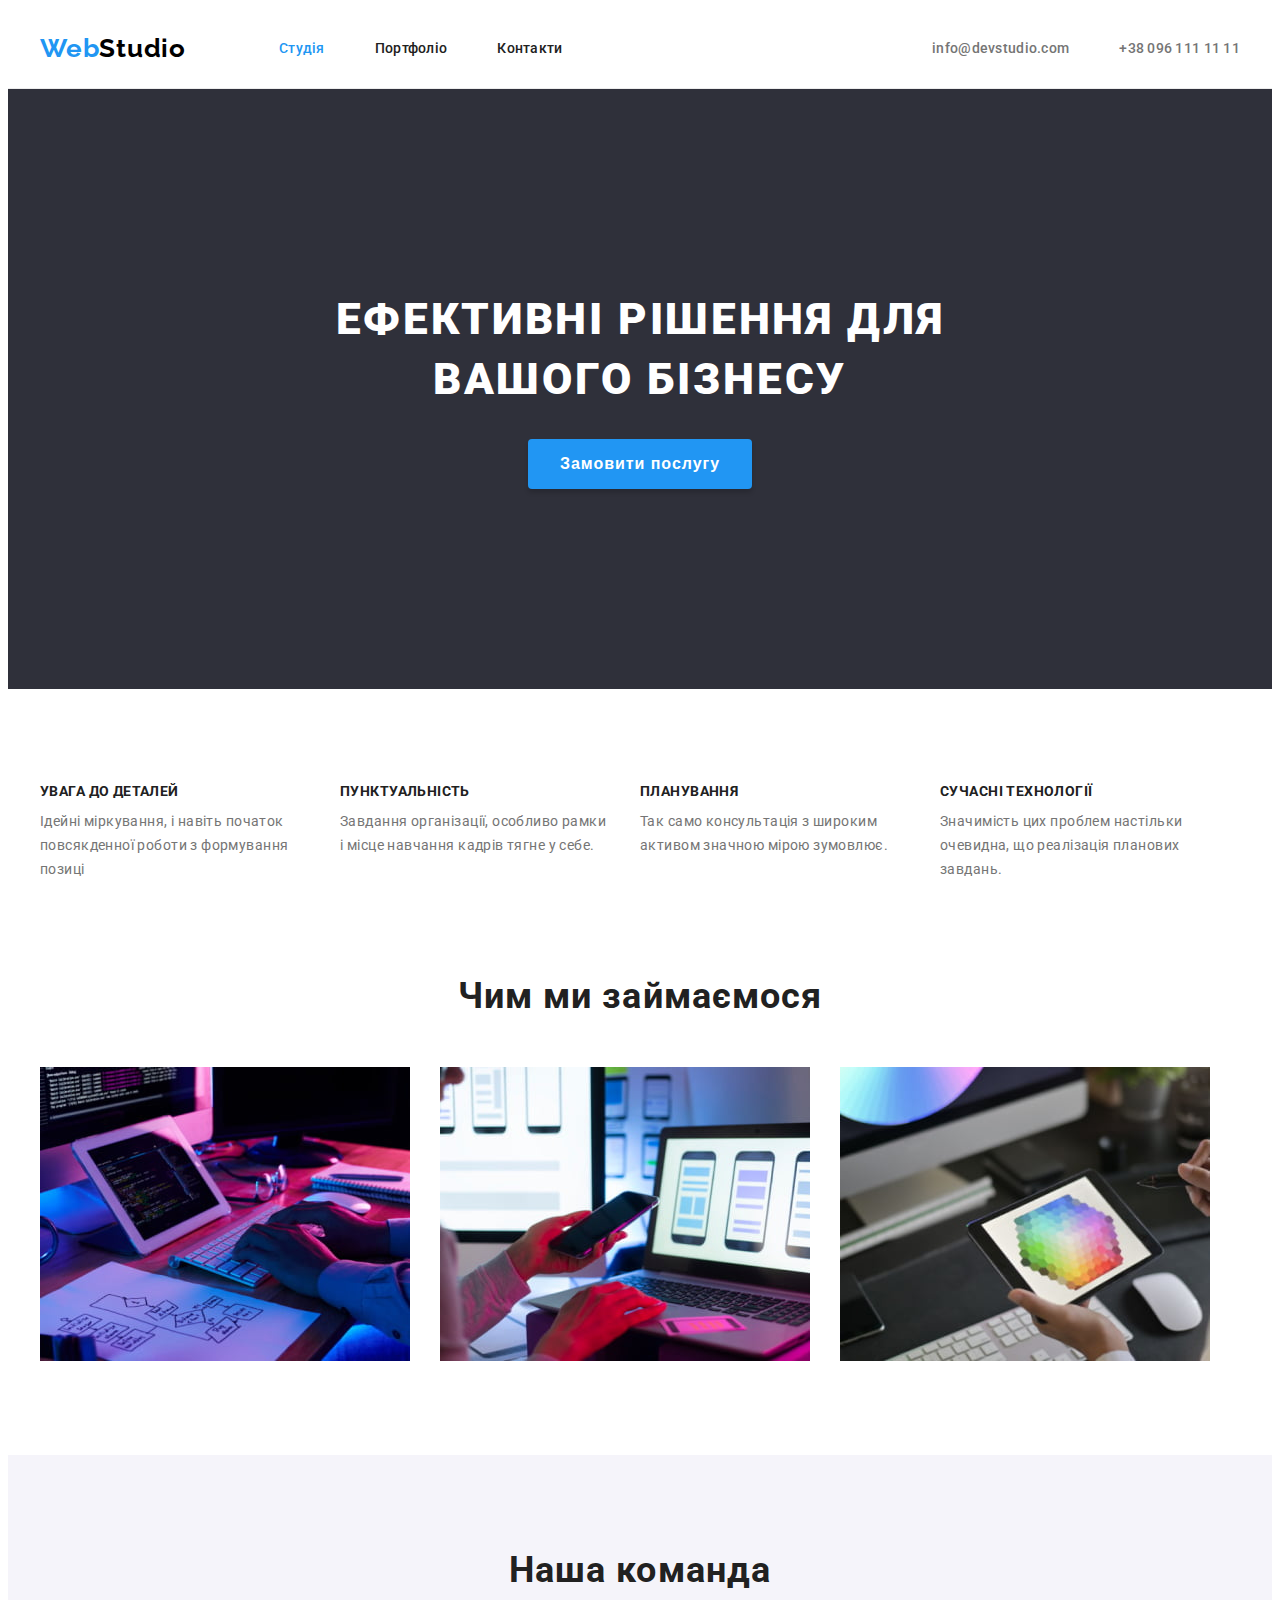
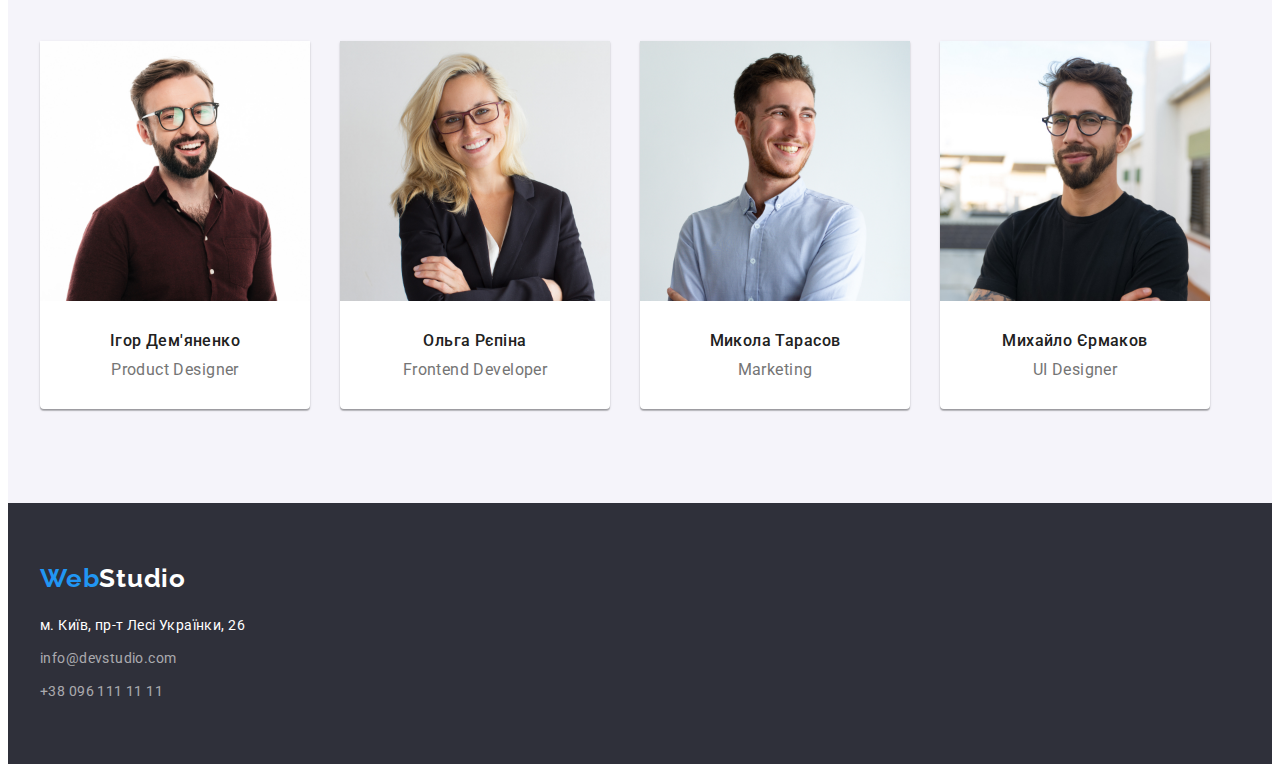
==== index.html @ 2af4adc4 "Initial commit" ====
<!DOCTYPE html>
<html lang="en">
  <head>
    <meta charset="UTF-8" />
    <meta http-equiv="X-UA-Compatible" content="IE=edge" />
    <meta name="viewport" content="width=device-width, initial-scale=1.0" />
    <title>WebStudio</title>
    <!-- fonts -->
    <link rel="preconnect" href="https://fonts.googleapis.com" />
    <link rel="preconnect" href="https://fonts.gstatic.com" crossorigin />
    <link
      href="https://fonts.googleapis.com/css2?family=Raleway:wght@700&family=Roboto:wght@400;500;700;900&display=swap"
      rel="stylesheet"
    />
    <link
      rel="stylesheet"
      href="https://cdnjs.cloudflare.com/ajax/libs/modern-normalize/1.1.0/modern-normalize.min.css"
      integrity="sha512-wpPYUAdjBVSE4KJnH1VR1HeZfpl1ub8YT/NKx4PuQ5NmX2tKuGu6U/JRp5y+Y8XG2tV+wKQpNHVUX03MfMFn9Q=="
      crossorigin="anonymous"
      referrerpolicy="no-referrer"
    />
    <link rel="stylesheet" href="./css/styles.css" />
    <meta name="Ефективні рішення для вашого бізнесу" content="Створення сайтів на замовлення" />
  </head>
  <body>
    <header class="header">
      <div class="container">
        <a class="logo-link link" href="./index.html">Web<span class="logo-deko">Studio</span></a>
        <nav class="nav">
          <ul class="nav-list list">
            <li class="nav-item"
              ><a class="nav-link link activ-page" href="./index.html">Студія</a></li
            >
            <li class="nav-item"><a class="nav-link link" href="./portfolio.html">Портфоліо</a></li>
            <li class="nav-item"><a class="nav-link link" href="">Контакти</a></li>
          </ul>
        </nav>
        <ul class="contacts-list list">
          <li class="contacts-mail"
            ><a class="contacts-link link" href="mailto:info@devstudio.com"
              >info@devstudio.com</a
            ></li
          >
          <li class="contacts-tel"
            ><a class="contacts-link link" href="tel:+380961111111">+38 096 111 11 11</a></li
          >
        </ul>
      </div>
      <!--top-line-->
    </header>
    <main>
      <!-------------------hero---------------------------->
      <section class="hero">
        <div class="container">
          <h1 class="hero-title"> Ефективні рішення для вашого бізнесу</h1>
          <button class="hero-button" type="button">Замовити послугу</button>
        </div>
      </section>
      <section class="features section">
        <!------------------Features------------------------>
        <div class="container">
          <h2 class="visually-hidden">Переваги</h2>
          <ul class="features-list list">
            <li class="features-item">
              <h3 class="features-title">Увага до деталей</h3>
              <p class="features-txt">
                Ідейні міркування, і навіть початок повсякденної роботи з формування позиці
              </p>
            </li>
            <li class="features-item">
              <h3 class="features-title">Пунктуальність</h3>
              <p class="features-txt">
                Завдання організації, особливо рамки і місце навчання кадрів тягне у себе.
              </p>
            </li>
            <li class="features-item">
              <h3 class="features-title">Планування</h3>
              <p class="features-txt">
                Так само консультація з широким активом значною мірою зумовлює.
              </p>
            </li>
            <li class="features-item">
              <h3 class="features-title">Сучасні технології</h3>
              <p class="features-txt">
                Значимість цих проблем настільки очевидна, що реалізація планових завдань.
              </p>
            </li>
          </ul>
        </div>
      </section>
      <!-------------------------our-work-------------------->
      <section class="our-work section">
        <div class="container">
          <h2 class="work-title">Чим ми займаємося</h2>
          <ul class="work-list list">
            <li class="work-item">
              <img
                class="work-img"
                width="370"
                height="294"
                src="imeges/our-work/box1.jpg"
                alt="close-up-image-programer-working-his-desk-office"
              />
            </li>
            <li class="work-item">
              <img
                class="work-img"
                width="370"
                height="294"
                src="imeges/our-work/box2.jpg"
                alt="designers-are-developing-application-smartphones-team-creators-is-working-interface-mobile-phones"
              />
            </li>
            <li class="work-item">
              <img
                class="work-img"
                width="370"
                height="294"
                src="imeges/our-work/box3.jpg"
                alt="artist-web-design-with-working-colour-selection-graphic-tablet"
              />
            </li>
          </ul>
        </div>
      </section>
      <!-------------------team-------------------->
      <section class="team section">
        <div class="container">
          <h2 class="team-title">Наша команда</h2>
          <ul class="team-list list">
            <li class="team-item">
              <!------------------------team card 1------------------>
              <img
                class="team-img"
                width="270"
                height="260"
                src="imeges/team/img.jpg"
                alt="photo Ігор Дем'яненко"
              />
              <div class="team-discription">
                <h3 class="team-mate">Ігор Дем'яненко</h3>
                <p class="team-position">Product Designer</p></div
              >
            </li>
            <li class="team-item">
              <!--------------------team card 2--------------------->
              <img
                class="team-img"
                width="270"
                height="260"
                src="imeges/team/img1.jpg"
                alt="photo Ольга Рєпіна"
              />
              <div class="team-discription">
                <h3 class="team-mate">Ольга Рєпіна</h3>
                <p class="team-position">Frontend Developer</p>
              </div>
            </li>
            <li class="team-item">
              <!--------------------team card 3---------------->
              <img
                class="team-img"
                width="270"
                height="260"
                src="imeges/team/img2.jpg"
                alt="photo Микола Тарасов"
              />
              <div class="team-discription">
                <h3 class="team-mate">Микола Тарасов</h3>
                <p class="team-position">Marketing</p>
              </div>
            </li>
            <li class="team-item">
              <!-----------------------team card 4----------------->
              <img
                class="team-img"
                width="270"
                height="260"
                src="imeges/team/img3.jpg"
                alt="photo Михайло Єрмаков"
              />
              <div class="team-discription">
                <h3 class="team-mate">Михайло Єрмаков</h3>
                <p class="team-position">UI Designer</p>
              </div>
            </li>
          </ul>
        </div>
      </section>
    </main>
    <footer class="footer">
      <div class="container">
        <a class="logo-link link" href="./index.html"
          >Web<span class="logo-deko-white">Studio</span></a
        >
        <address class="address">
          <ul class="address-list list">
            <li class="address-item">
              <a
                class="address-link link"
                target="_blank"
                rel="noopener nofollow"
                href="https://www.google.com/maps/d/viewer?mid=10uSM3H-mIU3GznYo2szRIEphczw&hl=en_US&ll=50.42732700000001%2C30.538092&z=17"
                >м. Київ, пр-т Лесі Українки, 26</a
              >
            </li>
            <li class="address-item"
              ><a class="mail-link link" href="mailto:info@devstudio.com">info@devstudio.com</a></li
            >
            <li class="address-item margin-bottom0"
              ><a class="tel-link link" href="tel:+380961111111">+38 096 111 11 11</a></li
            >
          </ul>
        </address>
      </div>
    </footer>
  </body>
</html>
---- css/styles.css ----
:root {
  --main-font: Roboto, sans-serif;
  --secondary-font: Raleway, sans-serif;
  --primery-bgn: #f5f5f5;
  --secondary-bgn: #f5f4fa;
  --aсcent-bgn: #2f303a;
  --accent-color: #2196f3;
  --main-font-color: #757575;
  --secondary-font-color: #212121;
  --accent-font-color: #ffffff;
}
h1,
h2,
h3,
h4,
h5,
h6,
p {
  margin: 0px;
}

img {
  display: block;
  max-width: 100%;
  height: auto;
}

address {
  font-style: normal;
}
button {
  display: block;
  cursor: pointer;
  border: none;
  border-radius: 4px;
}
.section {
  padding-top: 94px;
  padding-bottom: 94px;
}
.container {
  width: 1200px;
  margin-left: auto;
  margin-right: auto;
  padding-left: 15px;
  padding-right: 15px;
}
.list {
  list-style: none;
  padding-left: 0px;
  margin: 0px;
}
.link {
  text-decoration: none;
  color: inherit;
}

body {
  font-family: var(--main-font);
  font-size: 14px;
  background-color: #ffffff;
  letter-spacing: 0.03em;
  color: var(--main-font-color);
}

/* -------------header-------------------- */
.header {
  border-bottom: 1px solid #ececec;
}
.header > .container {
  display: flex;
  align-items: center;
}
.logo-link {
  font-family: 'Raleway';
  font-style: normal;
  font-weight: 700;
  font-size: 26px;
  line-height: calc(31 / 26);
  letter-spacing: 0.03em;
  color: var(--accent-color);
}

.logo-deko {
  color: black;
}
.nav {
  margin-left: 93px;
}
.nav-list,
.contacts-list {
  display: flex;
  gap: 50px;
}
/* .nav-list :not(:last-child) {
  margin-right: 50px;
} */

.nav-link {
  display: block;
  padding-top: 32px;
  padding-bottom: 32px;

  font-weight: 500;
  line-height: calc(16 / 14);
  letter-spacing: 0.02em;
  color: var(--secondary-font-color);
}
.nav-link:hover,
.nav-link:focus {
  color: var(--accent-color);
}

.activ-page {
  color: var(--accent-color);
}
/* .contacts-list :not(:last-child) {
  margin-right: 50px;
} */
.contacts-list {
  margin-left: auto;
}
.contacts-link {
  font-weight: 500;
  line-height: calc(16 / 14);
  letter-spacing: 0.02em;
}
.contacts-link:hover,
.contacts-link:focus {
  color: var(--accent-color);
}
/*--------------- hero---------------------- */
.hero {
  background: var(--aсcent-bgn);
  text-align: center;
  padding: 200px 0px;
}

.hero-title {
  font-weight: 900;
  font-size: 44px;
  line-height: calc(60 / 44);
  letter-spacing: 0.06em;
  text-transform: uppercase;
  color: var(--accent-font-color);
  padding-bottom: 0px;
  margin: 0px auto 30px;
  width: 696px;
}
.hero-button {
  cursor: pointer;
  font-weight: 700;
  font-size: 16px;
  line-height: calc(30 / 16);
  letter-spacing: 0.06em;
  color: var(--accent-font-color);
  background-color: var(--accent-color);
  padding: 10px 32px;
  min-width: 216px;
  box-shadow: 0px 4px 4px rgba(0, 0, 0, 0.15);
  margin-left: auto;
  margin-right: auto;
  border: none;
}
/*----------------------------- features----------------------- */

.visually-hidden {
  position: absolute;
  width: 1px;
  height: 1px;
  margin: -1px;
  border: 0;
  padding: 0;

  white-space: nowrap;
  clip-path: inset(100%);
  clip: rect(0 0 0 0);
  overflow: hidden;
}
.features {
  padding-bottom: 0px;
}
.features-list {
  display: flex;
  gap: 30px;
}
/* .features-list :not(:last-child) {
  margin-right: 30px;
} */
.features-item {
  width: 270px;
}
.features-title {
  font-weight: 700;
  font-size: 14px;
  line-height: calc(16 / 14);
  letter-spacing: 0.03em;
  text-transform: uppercase;
  color: var(--secondary-font-color);
  margin-top: 0px;
  margin-bottom: 10px;
}
.features-txt {
  line-height: calc(24 / 14);
  color: var(--main-font-color);
  margin-bottom: 0px;
  margin-top: 0px;
}
/* -----------------------our-work--------------------------- */

.work-list {
  margin-top: 0px;
  margin-bottom: 0px;
  padding-left: 0px;

  display: flex;
  gap: 30px;
}
/* .work-list :not(:last-child) {
  margin-right: 30px;
} */
.work-img {
  display: block;
}
/*------------------------- team------------------------------ */
.team {
  background: var(--secondary-bgn);
}
.work-title,
.team-title {
  font-weight: 700;
  font-size: 36px;
  line-height: calc(42 / 36);
  text-align: center;
  letter-spacing: 0.03em;
  color: var(--secondary-font-color);
  margin-bottom: 50px;
  margin-top: 0px;
}
.team-list {
  display: block;
  display: flex;
  gap: 30px;
  margin-top: 0px;
  margin-bottom: 0px;
  padding-left: 0px;
}
/* .team-list > :not(:last-child) {
  margin-right: 30px;
} */
.team-item {
  width: 270px;
  background-color: var(--accent-font-color);
  box-shadow: 0px 1px 3px rgba(0, 0, 0, 0.12), 0px 1px 1px rgba(0, 0, 0, 0.14),
    0px 2px 1px rgba(0, 0, 0, 0.2);
  border-radius: 0px 0px 4px 4px;
  margin-right: 0px;
}
.team-img {
}
.team-discription {
  text-align: center;
  padding-top: 30px;
  padding-bottom: 30px;
}
.team-mate,
.team-position {
  font-size: 16px;
  line-height: calc(19 / 16);
}
.team-mate {
  font-weight: 500;
  color: var(--secondary-font-color);
  margin-top: 0px;
  margin-bottom: 10px;
  margin-right: 0px;
}
.team-position {
  margin-top: 0px;
  margin-bottom: 0px;
}
/* ------------------------footer--------------------------- */
.footer {
  background: var(--aсcent-bgn);
  padding-top: 60px;
  padding-bottom: 60px;
}
.logo-deko-white {
  color: var(--accent-font-color);
}
.address {
  margin-top: 20px;
}

.address-item {
  margin-bottom: 9px;
}
.margin-bottom0 {
  margin-bottom: 0px;
}
.mail-link,
.tel-link,
.address-link {
  font-style: normal;
  line-height: 1.71;
}
.address-link {
  color: var(--accent-font-color);
}
.mail-link,
.tel-link {
  color: rgba(255, 255, 255, 0.6);
}
.address-link:hover,
.address-link:focus,
.mail-link:hover,
.mail-link:focus,
.tel-link:hover,
.tel-link:focus {
  color: var(--accent-color);
}
/* ---------------------------portfolio---------------------------------- */

.filter-btns {
  padding-left: 0px;

  margin-top: 0px;
  margin-bottom: 0px;
  display: flex;
  justify-content: center;
  gap: 8px;
}
/* .filter-btns :not(:last-child) {
  margin-right: 8px;
} */
.filter-btn {
  cursor: pointer;
  font-weight: 500;
  font-size: 16px;
  line-height: calc(26 / 16);
  text-align: center;
  color: var(--secondary-font-color);
  font-family: inherit;
  letter-spacing: 0.03em;
  background-color: var(--secondary-bgn);
  padding: 6px 22px;
  border: none;
}
.filter-btn:hover,
.filter-btn:focus {
  color: var(--accent-font-color);
  background-color: var(--accent-color);
}
.project-list {
  padding-left: 0px;
  margin-top: 50px;
  margin-bottom: 0px;
  display: flex;
  flex-wrap: wrap;
  gap: 30px;
}
.project-item {
  width: 370px;
}

.project-img {
  display: block;
  max-width: 100%;
  height: auto;
}
.project-discripnion {
  padding-top: 20px;
  padding-bottom: 20px;
  padding-left: 24px;
  padding-right: 24px;
  border: 1px solid #eeeeee;
}
.project-title {
  font-weight: 700;
  font-size: 18px;
  line-height: calc(36 / 18);
  letter-spacing: 0.06em;
  color: var(--secondary-font-color);
  margin-top: 0px;
  margin-bottom: 0px;
}
.project-txt {
  font-size: 16px;
  line-height: calc(30 / 16);
  margin-bottom: 0px;
  margin-top: 4px;
  letter-spacing: 0.03em;
}
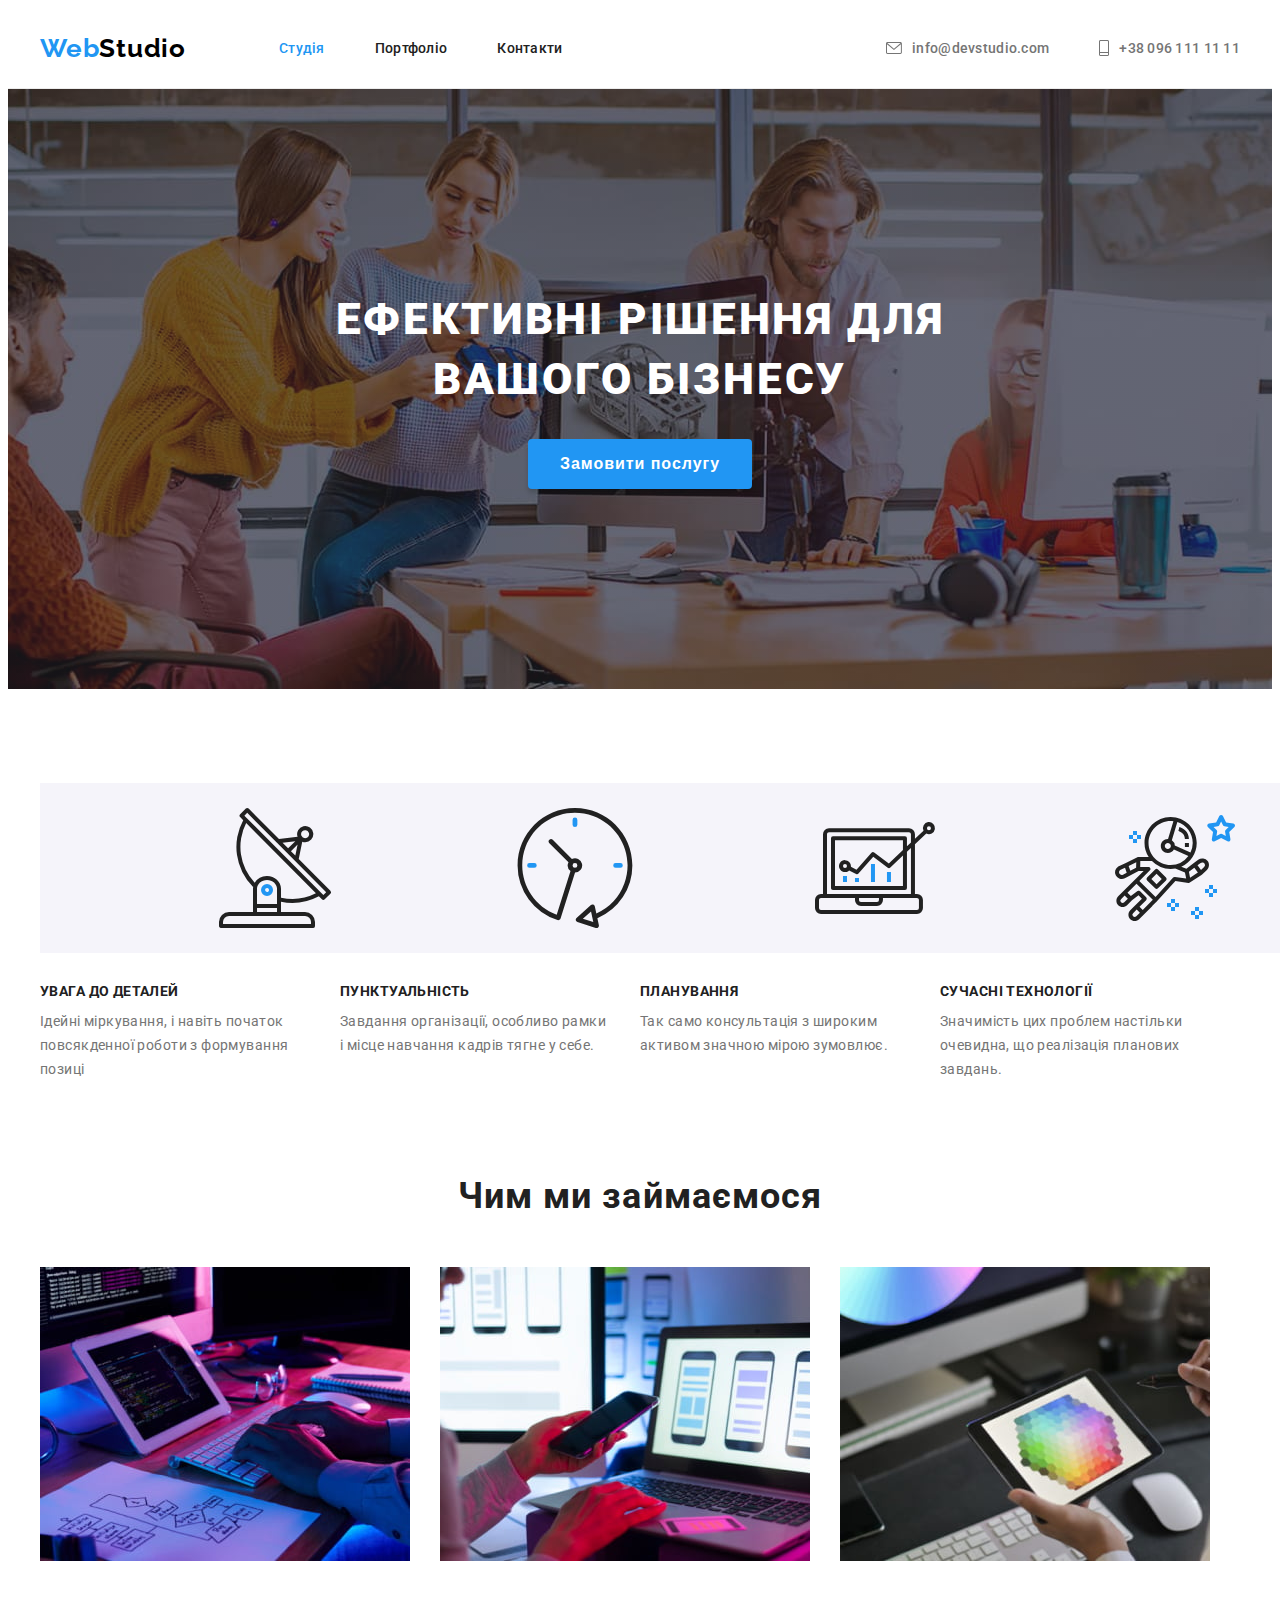
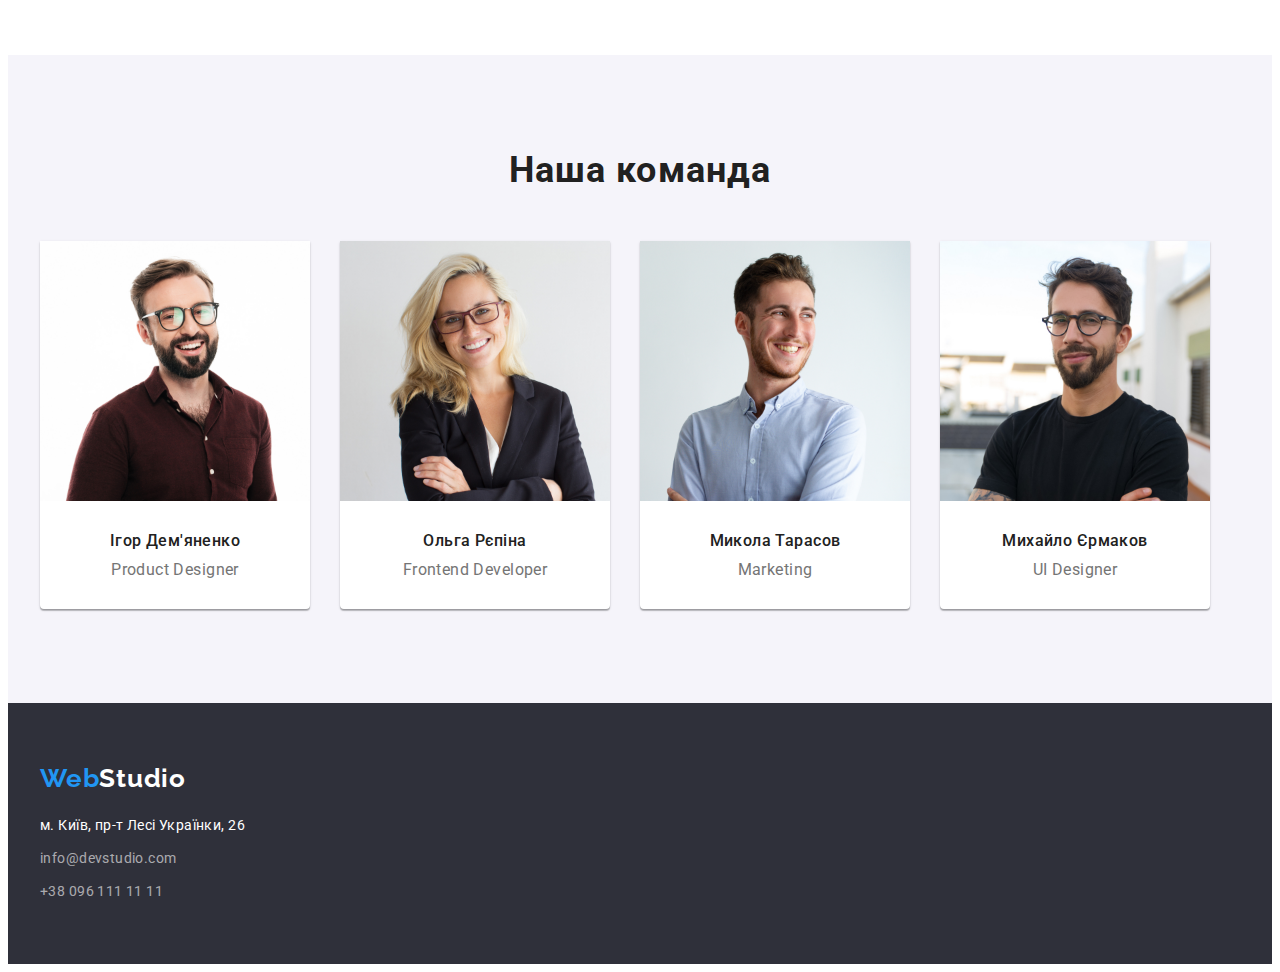
==== commit 9564b09c: "add header&features-logo" ====
--- a/index.html
+++ b/index.html
@@ -36,13 +36,20 @@
           </ul>
         </nav>
         <ul class="contacts-list list">
-          <li class="contacts-mail"
-            ><a class="contacts-link link" href="mailto:info@devstudio.com"
-              >info@devstudio.com</a
+          <li class="contacts-mail">
+            <a class="contacts-link link" href="mailto:info@devstudio.com">
+              <svg class="contacts-icon" width="16" height="12">
+                <use href="./imeges/icons.svg#konvert"></use>
+              </svg>
+              info@devstudio.com</a
             ></li
           >
           <li class="contacts-tel"
-            ><a class="contacts-link link" href="tel:+380961111111">+38 096 111 11 11</a></li
+            ><a class="contacts-link link" href="tel:+380961111111">
+              <svg class="contacts-icon" width="10" height="16">
+                <use href="./imeges/icons.svg#phone"></use></svg
+              >+38 096 111 11 11</a
+            ></li
           >
         </ul>
       </div>
@@ -62,24 +69,36 @@
           <h2 class="visually-hidden">Переваги</h2>
           <ul class="features-list list">
             <li class="features-item">
+              <svg class="features-icon" width="270" height="120">
+                <use href="./imeges/icons.svg#antenna1"></use>
+              </svg>
               <h3 class="features-title">Увага до деталей</h3>
               <p class="features-txt">
                 Ідейні міркування, і навіть початок повсякденної роботи з формування позиці
               </p>
             </li>
             <li class="features-item">
+              <svg class="features-icon" width="270" height="120">
+                <use href="./imeges/icons.svg#clock2"></use>
+              </svg>
               <h3 class="features-title">Пунктуальність</h3>
               <p class="features-txt">
                 Завдання організації, особливо рамки і місце навчання кадрів тягне у себе.
               </p>
             </li>
             <li class="features-item">
+              <svg class="features-icon" width="270" height="120">
+                <use href="./imeges/icons.svg#diagram3"></use>
+              </svg>
               <h3 class="features-title">Планування</h3>
               <p class="features-txt">
                 Так само консультація з широким активом значною мірою зумовлює.
               </p>
             </li>
             <li class="features-item">
+              <svg class="features-icon" width="270" height="120">
+                <use href="./imeges/icons.svg#astronaut4"></use>
+              </svg>
               <h3 class="features-title">Сучасні технології</h3>
               <p class="features-txt">
                 Значимість цих проблем настільки очевидна, що реалізація планових завдань.
--- a/css/styles.css
+++ b/css/styles.css
@@ -92,9 +92,6 @@
   display: flex;
   gap: 50px;
 }
-/* .nav-list :not(:last-child) {
-  margin-right: 50px;
-} */
 
 .nav-link {
   display: block;
@@ -114,26 +111,41 @@
 .activ-page {
   color: var(--accent-color);
 }
-/* .contacts-list :not(:last-child) {
-  margin-right: 50px;
-} */
+
 .contacts-list {
   margin-left: auto;
 }
+.contacts-link {
+  display: flex;
+  align-items: center;
+  gap: 10px;
+}
+
 .contacts-link {
   font-weight: 500;
   line-height: calc(16 / 14);
   letter-spacing: 0.02em;
 }
+.contacts-icon {
+  fill: var(--main-font-color);
+}
 .contacts-link:hover,
 .contacts-link:focus {
   color: var(--accent-color);
 }
 /*--------------- hero---------------------- */
 .hero {
+  max-width: 1600px;
   background: var(--aсcent-bgn);
   text-align: center;
   padding: 200px 0px;
+  background-image: linear-gradient(to right, rgba(47, 48, 58, 0.4), rgba(47, 48, 58, 0.4)),
+    url(../imeges/bgr-hero.jpg);
+  background-repeat: no-repeat;
+  background-position: center;
+  background-size: cover;
+  margin-left: auto;
+  margin-right: auto;
 }
 
 .hero-title {
@@ -184,11 +196,18 @@
   display: flex;
   gap: 30px;
 }
-/* .features-list :not(:last-child) {
-  margin-right: 30px;
-} */
+
 .features-item {
   width: 270px;
+}
+.features-icon {
+  display: block;
+  padding-top: 25px;
+  padding-bottom: 25px;
+  padding-left: 100px;
+  padding-right: 100px;
+  background-color: var(--secondary-bgn);
+  margin-bottom: 30px;
 }
 .features-title {
   font-weight: 700;
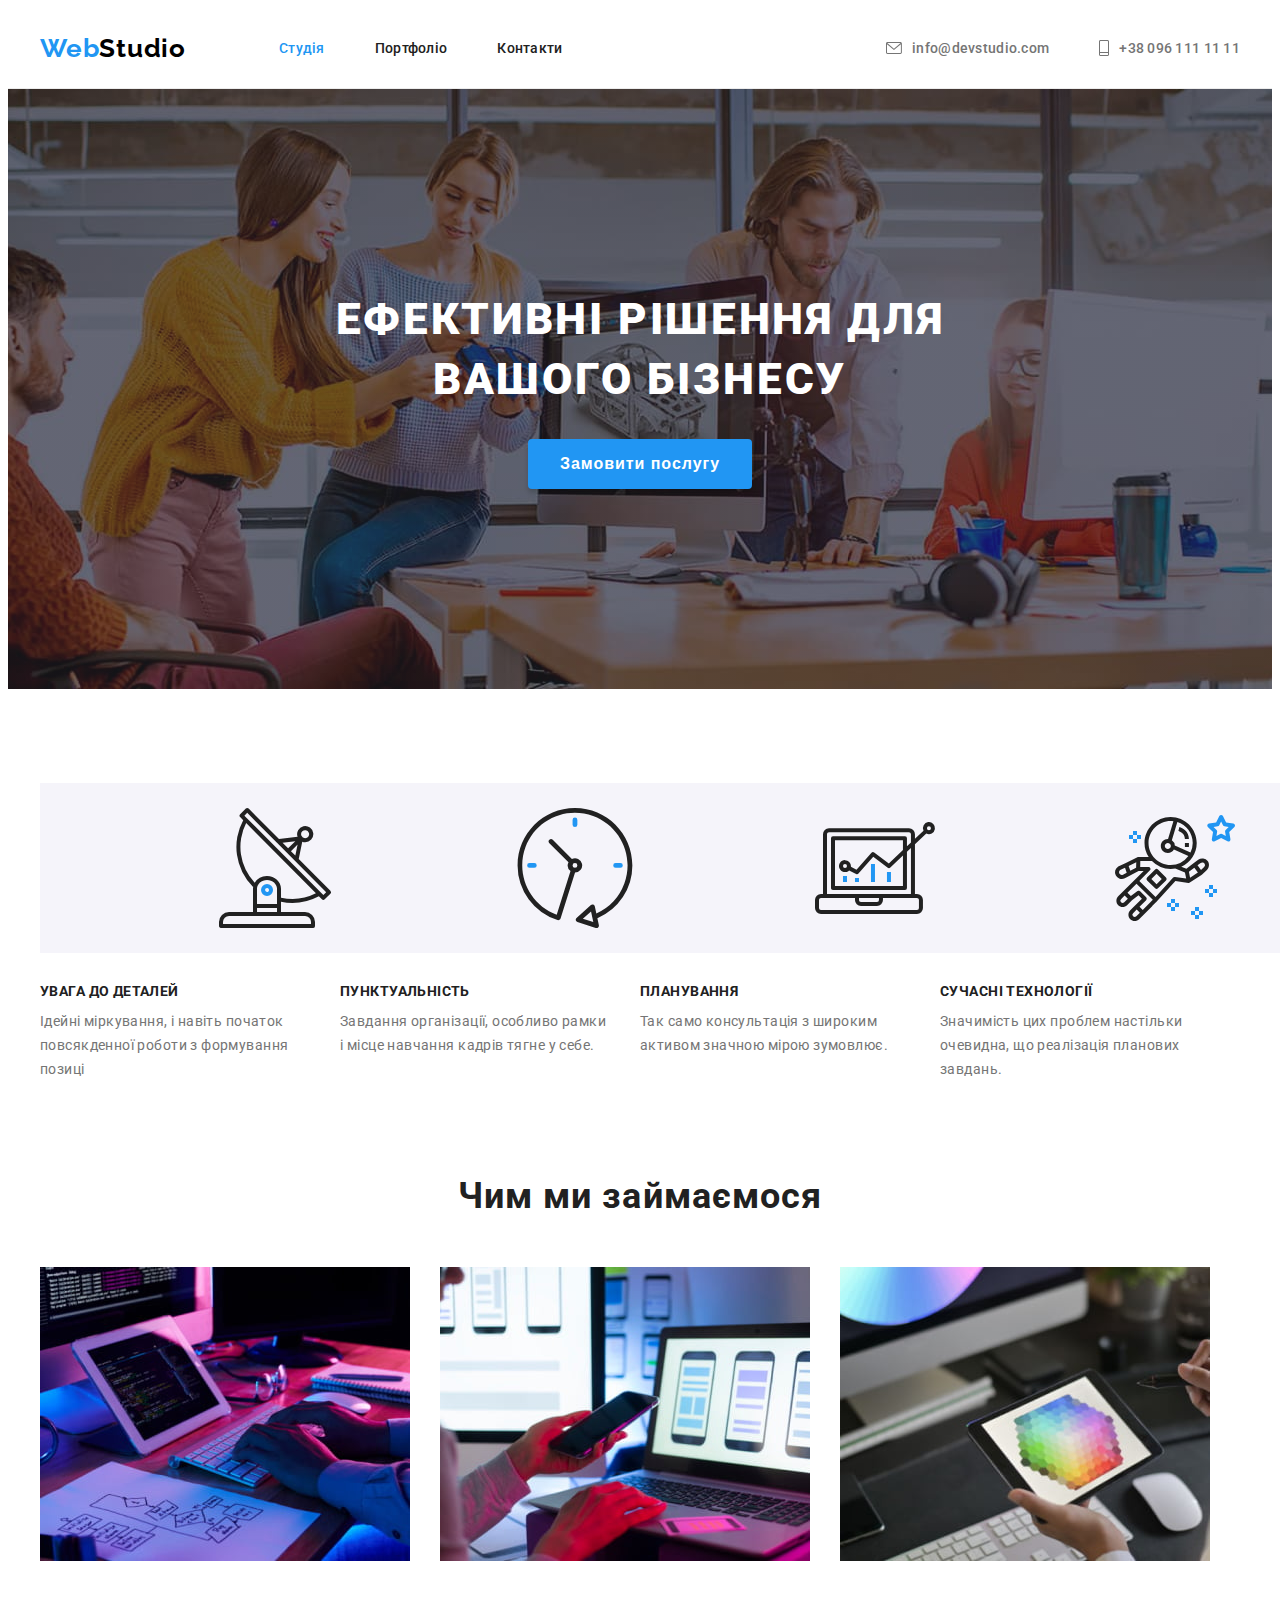
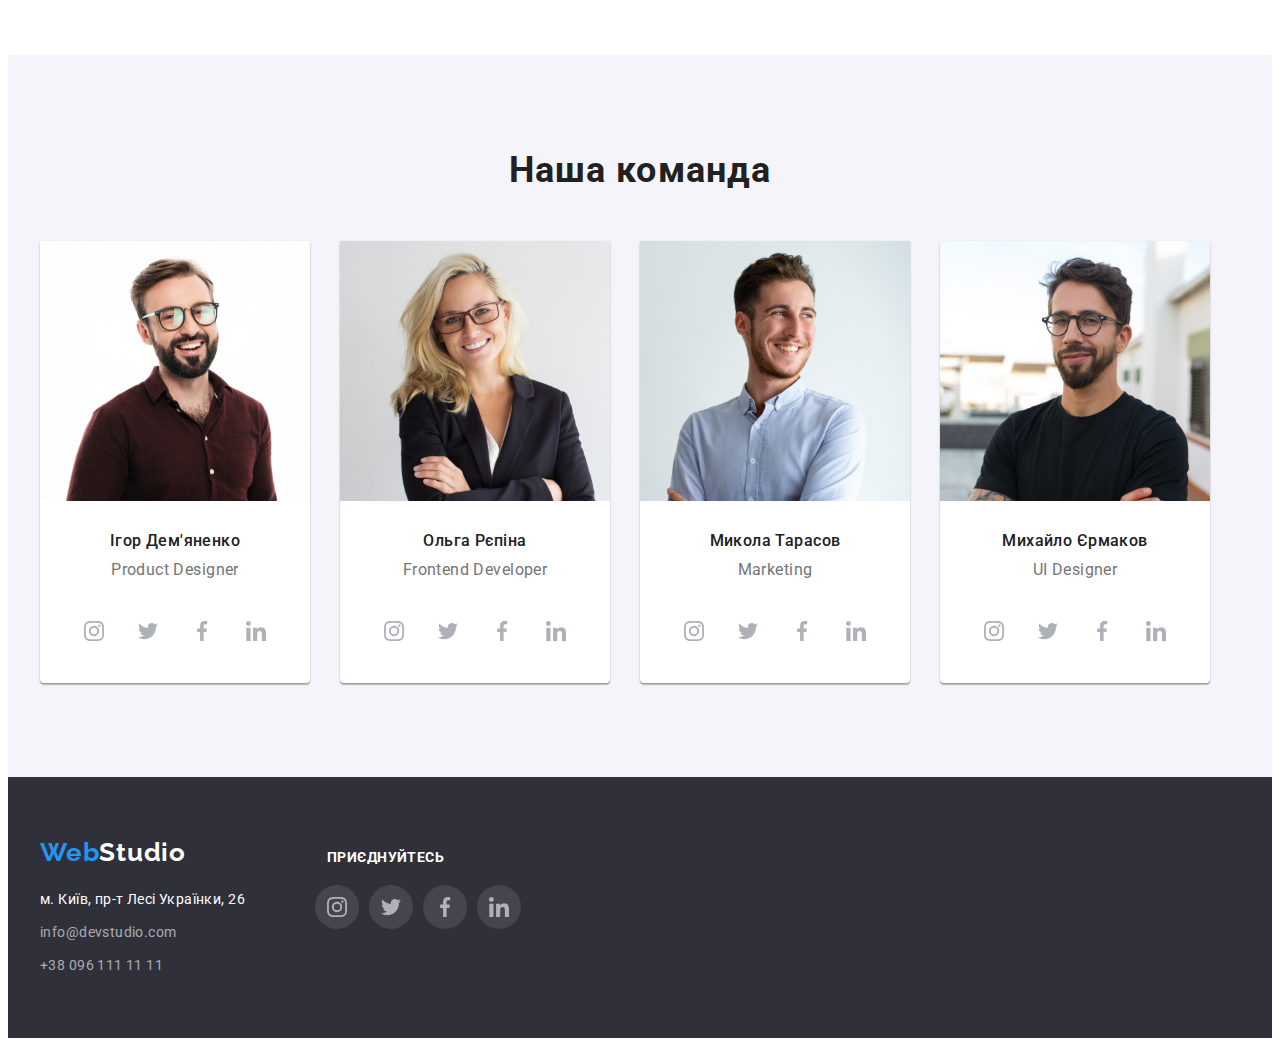
==== commit a8780592: "add socials to footer & team" ====
--- a/index.html
+++ b/index.html
@@ -159,7 +159,52 @@
               <div class="team-discription">
                 <h3 class="team-mate">Ігор Дем'яненко</h3>
                 <p class="team-position">Product Designer</p></div
-              >
+              ><ul class="socials list">
+                <li class="socials-item">
+                  <a
+                    class="socials-link link"
+                    href="https://www.instagram.com"
+                    target="_blank"
+                    rel="noopener noreferrer"
+                    aria-label="instagram"
+                  >
+                    <svg class="socials-icon" width="20" height="20">
+                      <use href="./imeges/icons.svg#instagram1"></use></svg></a
+                ></li>
+                <li class="socials-item">
+                  <a
+                    class="socials-link link"
+                    href="https://twitter.com"
+                    target="_blank"
+                    rel="noopener noreferrer"
+                    aria-label="twitter"
+                  >
+                    <svg class="socials-icon" width="20" height="20">
+                      <use href="./imeges/icons.svg#twitter2"></use></svg></a
+                ></li>
+                <li class="socials-item">
+                  <a
+                    class="socials-link link"
+                    href="https://m.facebook.com"
+                    target="_blank"
+                    rel="noopener noreferrer"
+                    aria-label="facebook"
+                  >
+                    <svg class="socials-icon" width="20" height="20">
+                      <use href="./imeges/icons.svg#facebook3"></use></svg></a
+                ></li>
+                <li class="socials-item">
+                  <a
+                    class="socials-link link"
+                    href="https://ua.linkedin.com"
+                    target="_blank"
+                    rel="noopener noreferrer"
+                    aria-label="linkedin"
+                  >
+                    <svg class="socials-icon" width="20" height="20">
+                      <use href="./imeges/icons.svg#linkedin4"></use></svg></a
+                ></li>
+              </ul>
             </li>
             <li class="team-item">
               <!--------------------team card 2--------------------->
@@ -172,8 +217,53 @@
               />
               <div class="team-discription">
                 <h3 class="team-mate">Ольга Рєпіна</h3>
-                <p class="team-position">Frontend Developer</p>
-              </div>
+                <p class="team-position">Frontend Developer</p> </div
+              ><ul class="socials list">
+                <li class="socials-item">
+                  <a
+                    class="socials-link link"
+                    href="https://www.instagram.com"
+                    target="_blank"
+                    rel="noopener noreferrer"
+                    aria-label="instagram"
+                  >
+                    <svg class="socials-icon" width="20" height="20">
+                      <use href="./imeges/icons.svg#instagram1"></use></svg></a
+                ></li>
+                <li class="socials-item">
+                  <a
+                    class="socials-link link"
+                    href="https://twitter.com"
+                    target="_blank"
+                    rel="noopener noreferrer"
+                    aria-label="twitter"
+                  >
+                    <svg class="socials-icon" width="20" height="20">
+                      <use href="./imeges/icons.svg#twitter2"></use></svg></a
+                ></li>
+                <li class="socials-item">
+                  <a
+                    class="socials-link link"
+                    href="https://m.facebook.com"
+                    target="_blank"
+                    rel="noopener noreferrer"
+                    aria-label="facebook"
+                  >
+                    <svg class="socials-icon" width="20" height="20">
+                      <use href="./imeges/icons.svg#facebook3"></use></svg></a
+                ></li>
+                <li class="socials-item">
+                  <a
+                    class="socials-link link"
+                    href="https://ua.linkedin.com"
+                    target="_blank"
+                    rel="noopener noreferrer"
+                    aria-label="linkedin"
+                  >
+                    <svg class="socials-icon" width="20" height="20">
+                      <use href="./imeges/icons.svg#linkedin4"></use></svg></a
+                ></li>
+              </ul>
             </li>
             <li class="team-item">
               <!--------------------team card 3---------------->
@@ -188,6 +278,52 @@
                 <h3 class="team-mate">Микола Тарасов</h3>
                 <p class="team-position">Marketing</p>
               </div>
+              <ul class="socials list">
+                <li class="socials-item">
+                  <a
+                    class="socials-link link"
+                    href="https://www.instagram.com"
+                    target="_blank"
+                    rel="noopener noreferrer"
+                    aria-label="instagram"
+                  >
+                    <svg class="socials-icon" width="20" height="20">
+                      <use href="./imeges/icons.svg#instagram1"></use></svg></a
+                ></li>
+                <li class="socials-item">
+                  <a
+                    class="socials-link link"
+                    href="https://twitter.com"
+                    target="_blank"
+                    rel="noopener noreferrer"
+                    aria-label="twitter"
+                  >
+                    <svg class="socials-icon" width="20" height="20">
+                      <use href="./imeges/icons.svg#twitter2"></use></svg></a
+                ></li>
+                <li class="socials-item">
+                  <a
+                    class="socials-link link"
+                    href="https://m.facebook.com"
+                    target="_blank"
+                    rel="noopener noreferrer"
+                    aria-label="facebook"
+                  >
+                    <svg class="socials-icon" width="20" height="20">
+                      <use href="./imeges/icons.svg#facebook3"></use></svg></a
+                ></li>
+                <li class="socials-item">
+                  <a
+                    class="socials-link link"
+                    href="https://ua.linkedin.com"
+                    target="_blank"
+                    rel="noopener noreferrer"
+                    aria-label="linkedin"
+                  >
+                    <svg class="socials-icon" width="20" height="20">
+                      <use href="./imeges/icons.svg#linkedin4"></use></svg></a
+                ></li>
+              </ul>
             </li>
             <li class="team-item">
               <!-----------------------team card 4----------------->
@@ -202,35 +338,134 @@
                 <h3 class="team-mate">Михайло Єрмаков</h3>
                 <p class="team-position">UI Designer</p>
               </div>
+              <ul class="socials list">
+                <li class="socials-item">
+                  <a
+                    class="socials-link link"
+                    href="https://www.instagram.com"
+                    target="_blank"
+                    rel="noopener noreferrer"
+                    aria-label="instagram"
+                  >
+                    <svg class="socials-icon" width="20" height="20">
+                      <use href="./imeges/icons.svg#instagram1"></use></svg></a
+                ></li>
+                <li class="socials-item">
+                  <a
+                    class="socials-link link"
+                    href="https://twitter.com"
+                    target="_blank"
+                    rel="noopener noreferrer"
+                    aria-label="twitter"
+                  >
+                    <svg class="socials-icon" width="20" height="20">
+                      <use href="./imeges/icons.svg#twitter2"></use></svg></a
+                ></li>
+                <li class="socials-item">
+                  <a
+                    class="socials-link link"
+                    href="https://m.facebook.com"
+                    target="_blank"
+                    rel="noopener noreferrer"
+                    aria-label="facebook"
+                  >
+                    <svg class="socials-icon" width="20" height="20">
+                      <use href="./imeges/icons.svg#facebook3"></use></svg></a
+                ></li>
+                <li class="socials-item">
+                  <a
+                    class="socials-link link"
+                    href="https://ua.linkedin.com"
+                    target="_blank"
+                    rel="noopener noreferrer"
+                    aria-label="linkedin"
+                  >
+                    <svg class="socials-icon" width="20" height="20">
+                      <use href="./imeges/icons.svg#linkedin4"></use></svg></a
+                ></li>
+              </ul>
             </li>
           </ul>
         </div>
       </section>
     </main>
     <footer class="footer">
-      <div class="container">
-        <a class="logo-link link" href="./index.html"
-          >Web<span class="logo-deko-white">Studio</span></a
-        >
-        <address class="address">
-          <ul class="address-list list">
-            <li class="address-item">
+      <div class="container flex">
+        <div>
+          <a class="logo-link link" href="./index.html"
+            >Web<span class="logo-deko-white">Studio</span></a
+          >
+          <address class="address">
+            <ul class="address-list list">
+              <li class="address-item">
+                <a
+                  class="address-link link"
+                  target="_blank"
+                  rel="noopener nofollow"
+                  href="https://www.google.com/maps/d/viewer?mid=10uSM3H-mIU3GznYo2szRIEphczw&hl=en_US&ll=50.42732700000001%2C30.538092&z=17"
+                  >м. Київ, пр-т Лесі Українки, 26</a
+                >
+              </li>
+              <li class="address-item"
+                ><a class="mail-link link" href="mailto:info@devstudio.com"
+                  >info@devstudio.com</a
+                ></li
+              >
+              <li class="address-item margin-bottom0"
+                ><a class="tel-link link" href="tel:+380961111111">+38 096 111 11 11</a></li
+              >
+            </ul>
+          </address>
+        </div>
+        <div class="join">
+          <h2 class="join-title">приєднуйтесь</h2>
+          <ul class="socials list">
+            <li class="socials-item">
               <a
-                class="address-link link"
+                class="socials-link link"
+                href="https://www.instagram.com"
                 target="_blank"
-                rel="noopener nofollow"
-                href="https://www.google.com/maps/d/viewer?mid=10uSM3H-mIU3GznYo2szRIEphczw&hl=en_US&ll=50.42732700000001%2C30.538092&z=17"
-                >м. Київ, пр-т Лесі Українки, 26</a
-              >
-            </li>
-            <li class="address-item"
-              ><a class="mail-link link" href="mailto:info@devstudio.com">info@devstudio.com</a></li
-            >
-            <li class="address-item margin-bottom0"
-              ><a class="tel-link link" href="tel:+380961111111">+38 096 111 11 11</a></li
-            >
+                rel="noopener noreferrer"
+                aria-label="instagram"
+              >
+                <svg class="address-icon" width="20" height="20">
+                  <use href="./imeges/icons.svg#instagram1"></use></svg></a
+            ></li>
+            <li class="socials-item">
+              <a
+                class="socials-link link"
+                href="https://twitter.com"
+                target="_blank"
+                rel="noopener noreferrer"
+                aria-label="twitter"
+              >
+                <svg class="address-icon" width="20" height="20">
+                  <use href="./imeges/icons.svg#twitter2"></use></svg></a
+            ></li>
+            <li class="socials-item">
+              <a
+                class="socials-link link"
+                href="https://m.facebook.com"
+                target="_blank"
+                rel="noopener noreferrer"
+                aria-label="facebook"
+              >
+                <svg class="address-icon" width="20" height="20">
+                  <use href="./imeges/icons.svg#facebook3"></use></svg></a
+            ></li>
+            <li class="socials-item">
+              <a
+                class="socials-link link"
+                href="https://ua.linkedin.com"
+                target="_blank"
+                rel="noopener noreferrer"
+                aria-label="linkedin"
+              >
+                <svg class="address-icon" width="20" height="20">
+                  <use href="./imeges/icons.svg#linkedin4"></use></svg></a
+            ></li>
           </ul>
-        </address>
+        </div>
       </div>
     </footer>
   </body>
--- a/css/styles.css
+++ b/css/styles.css
@@ -235,9 +235,7 @@
   display: flex;
   gap: 30px;
 }
-/* .work-list :not(:last-child) {
-  margin-right: 30px;
-} */
+
 .work-img {
   display: block;
 }
@@ -257,16 +255,13 @@
   margin-top: 0px;
 }
 .team-list {
-  display: block;
   display: flex;
   gap: 30px;
   margin-top: 0px;
   margin-bottom: 0px;
   padding-left: 0px;
 }
-/* .team-list > :not(:last-child) {
-  margin-right: 30px;
-} */
+
 .team-item {
   width: 270px;
   background-color: var(--accent-font-color);
@@ -274,13 +269,12 @@
     0px 2px 1px rgba(0, 0, 0, 0.2);
   border-radius: 0px 0px 4px 4px;
   margin-right: 0px;
-}
-.team-img {
-}
+  padding-bottom: 30px;
+}
+
 .team-discription {
   text-align: center;
   padding-top: 30px;
-  padding-bottom: 30px;
 }
 .team-mate,
 .team-position {
@@ -296,7 +290,20 @@
 }
 .team-position {
   margin-top: 0px;
-  margin-bottom: 0px;
+  margin-bottom: 30px;
+}
+.socials {
+  display: flex;
+  justify-content: center;
+
+  gap: 10px;
+}
+.socials-link {
+  width: 44px;
+  height: 44px;
+  display: flex;
+  align-items: center;
+  justify-content: center;
 }
 /* ------------------------footer--------------------------- */
 .footer {
@@ -304,13 +311,16 @@
   padding-top: 60px;
   padding-bottom: 60px;
 }
+.flex {
+  display: flex;
+  gap: 70px;
+}
 .logo-deko-white {
   color: var(--accent-font-color);
 }
-.address {
+.address-list {
   margin-top: 20px;
 }
-
 .address-item {
   margin-bottom: 9px;
 }
@@ -338,6 +348,22 @@
 .tel-link:focus {
   color: var(--accent-color);
 }
+.join-title {
+  font-weight: 700;
+  font-size: 14px;
+  line-height: calc(16 / 14);
+  letter-spacing: 0.03em;
+  text-transform: uppercase;
+  color: var(--accent-font-color);
+  padding-left: 12px;
+  margin-top: 12px;
+}
+.join .socials-link {
+  margin-top: 20px;
+  background-color: rgba(255, 255, 255, 0.1);
+  border-radius: 50%;
+}
+
 /* ---------------------------portfolio---------------------------------- */
 
 .filter-btns {
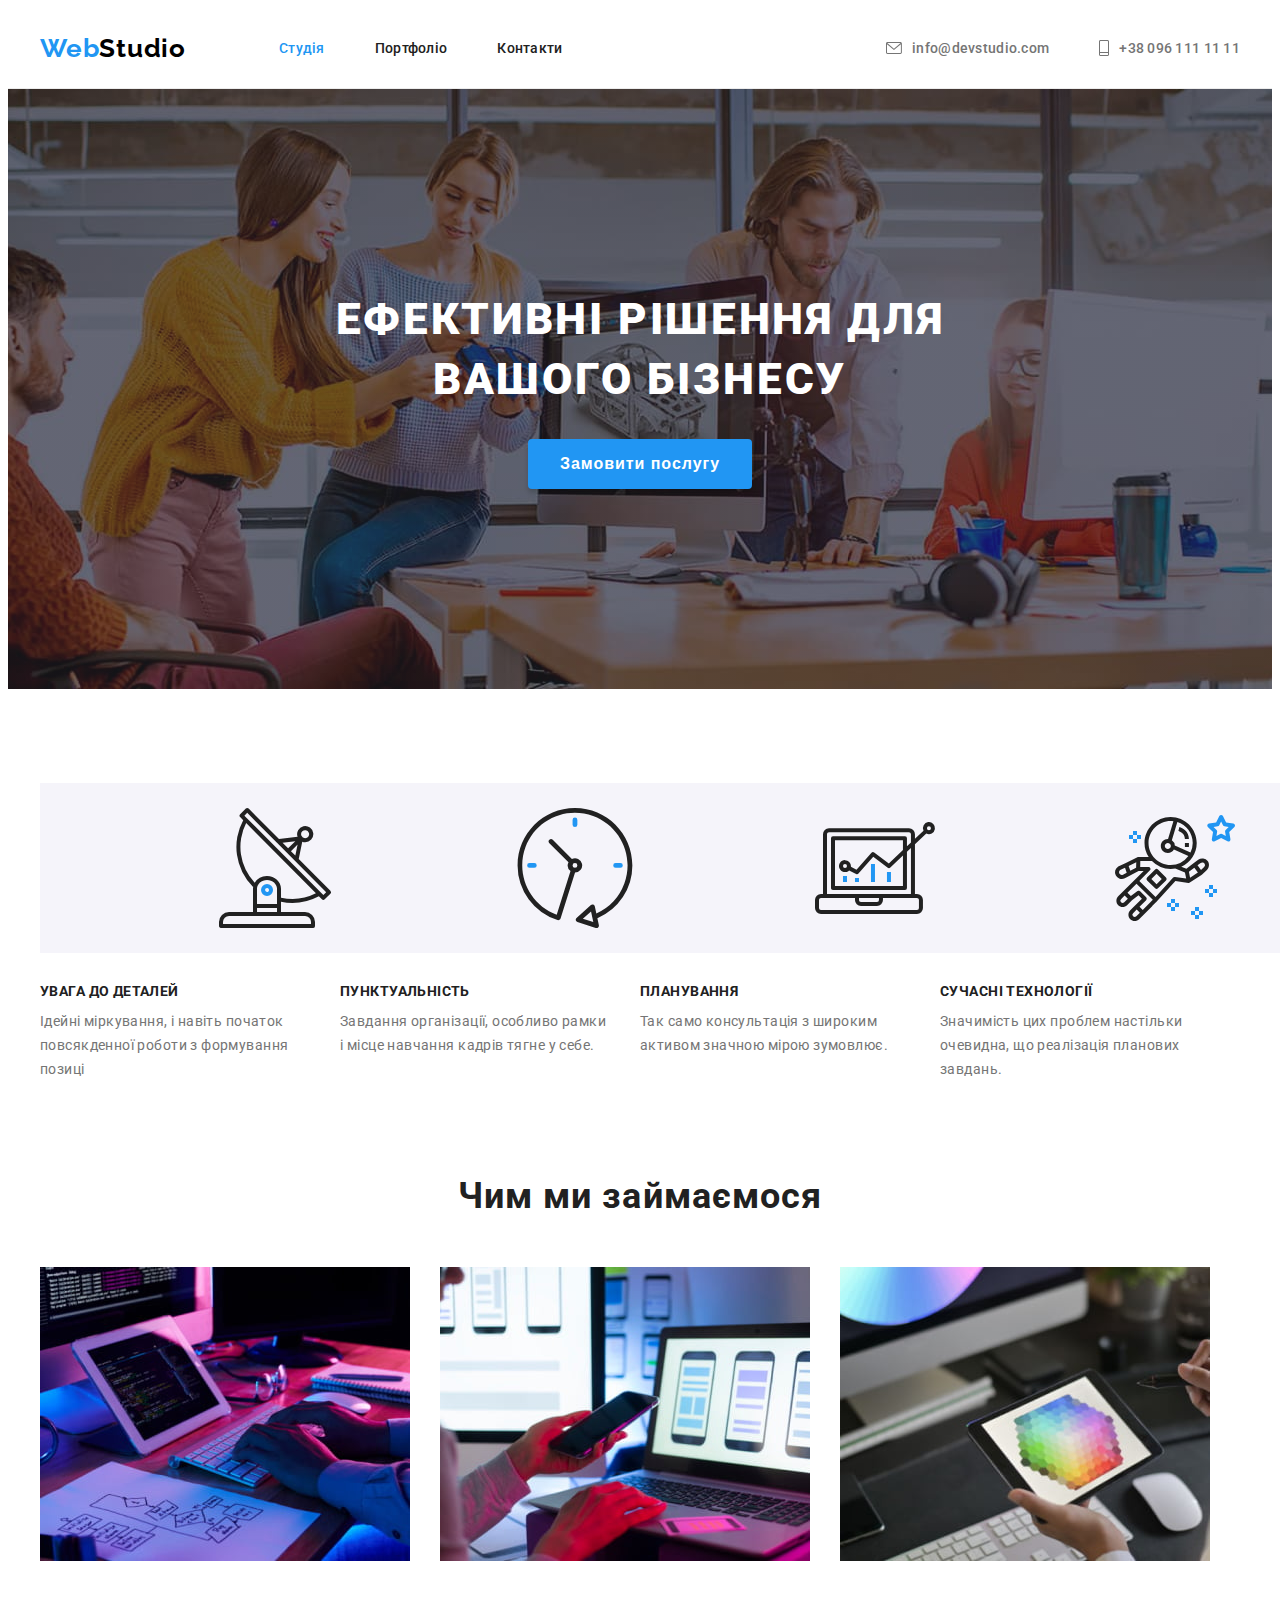
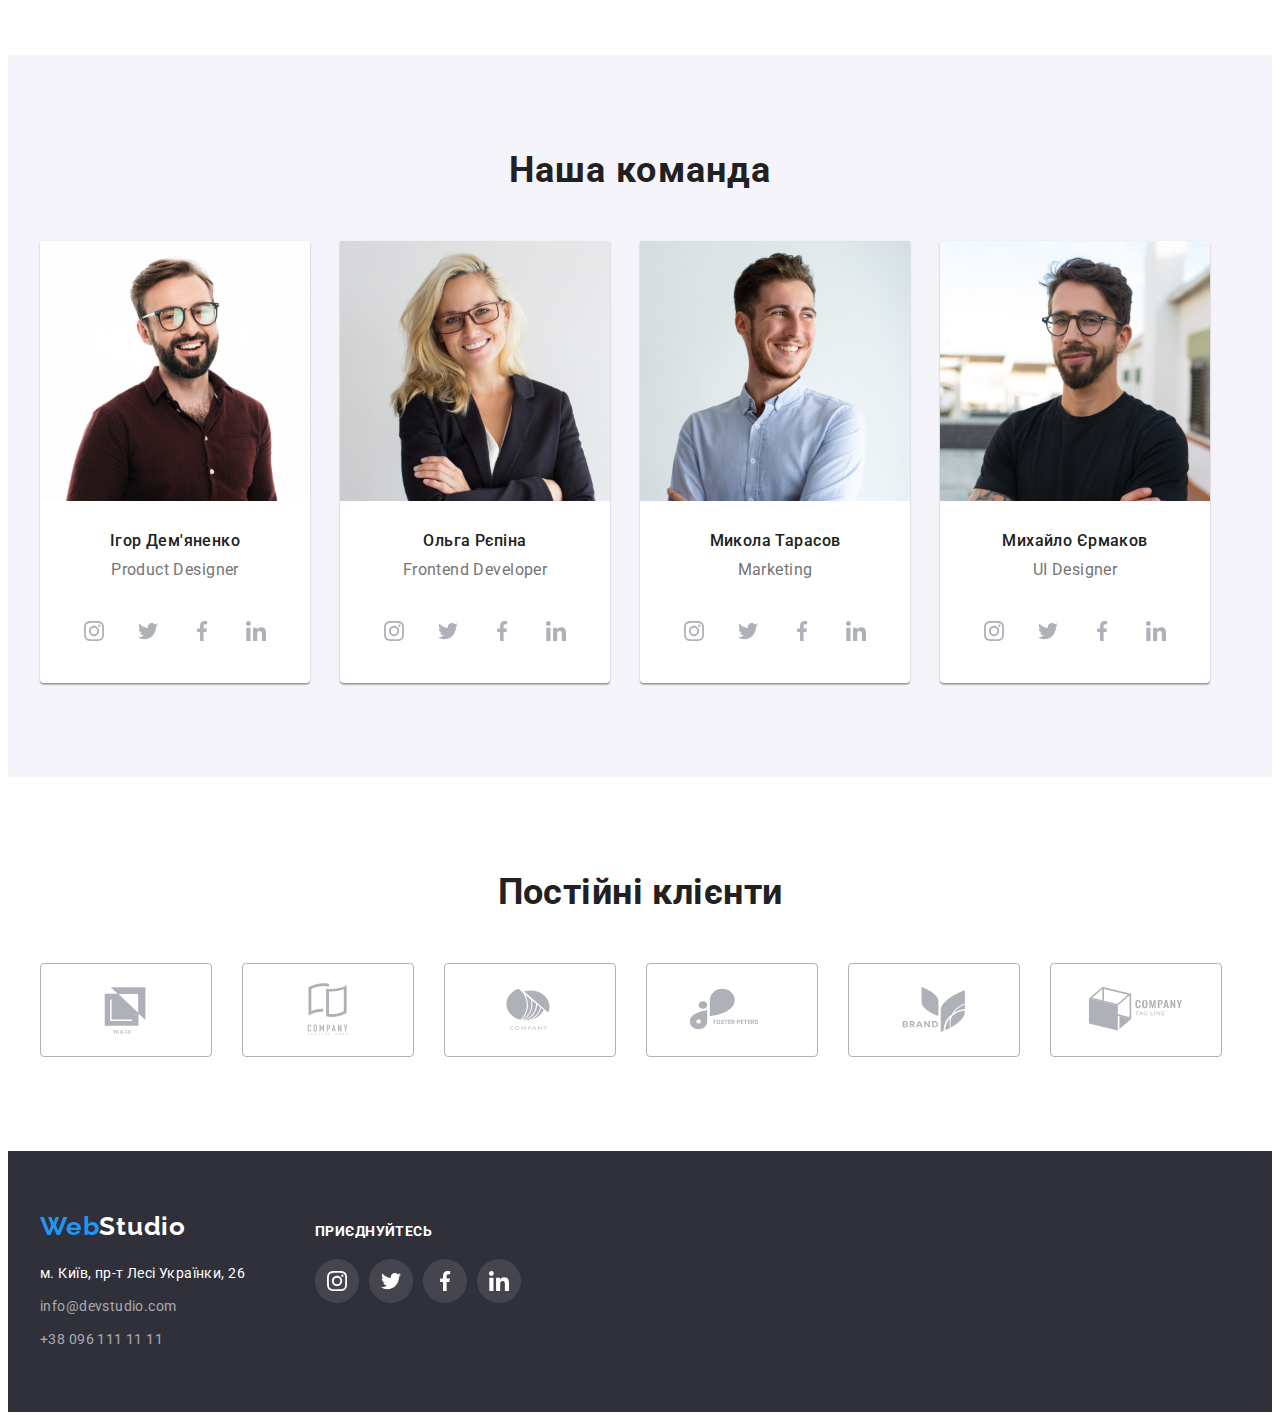
==== commit 62c0bd03: "add hover$focuc index" ====
--- a/index.html
+++ b/index.html
@@ -142,7 +142,7 @@
           </ul>
         </div>
       </section>
-      <!-------------------team-------------------->
+      <!--------------------------------team------------------------------>
       <section class="team section">
         <div class="container">
           <h2 class="team-title">Наша команда</h2>
@@ -388,7 +388,46 @@
           </ul>
         </div>
       </section>
+      <!-- -----------------------clients--------------------------- -->
+      <section class="clients section">
+        <div class="container">
+          <h2 class="clients-title">Постійні клієнти</h2>
+          <ul class="clients-list list">
+            <li class="clients-item">
+              <a class="clients-link" href=""
+                ><svg class="clients-icon" width="106" height="60">
+                  <use href="./imeges/icons.svg#logo1"></use></svg></a
+            ></li>
+            <li class="clients-item">
+              <a class="clients-link" href=""
+                ><svg class="clients-icon" width="106" height="60">
+                  <use href="./imeges/icons.svg#logo2"></use></svg></a
+            ></li>
+            <li class="clients-item">
+              <a class="clients-link" href=""
+                ><svg class="clients-icon" width="106" height="60">
+                  <use href="./imeges/icons.svg#logo3"></use></svg></a
+            ></li>
+            <li class="clients-item">
+              <a class="clients-link" href=""
+                ><svg class="clients-icon" width="106" height="60">
+                  <use href="./imeges/icons.svg#logo4"></use></svg></a
+            ></li>
+            <li class="clients-item">
+              <a class="clients-link" href=""
+                ><svg class="clients-icon" width="106" height="60">
+                  <use href="./imeges/icons.svg#logo5"></use></svg></a
+            ></li>
+            <li class="clients-item">
+              <a class="clients-link" href=""
+                ><svg class="clients-icon" width="106" height="60">
+                  <use href="./imeges/icons.svg#logo6"></use></svg></a
+            ></li>
+          </ul>
+        </div>
+      </section>
     </main>
+    <!-- --------------------------------footer--------------------------- -->
     <footer class="footer">
       <div class="container flex">
         <div>
--- a/css/styles.css
+++ b/css/styles.css
@@ -126,13 +126,19 @@
   line-height: calc(16 / 14);
   letter-spacing: 0.02em;
 }
-.contacts-icon {
-  fill: var(--main-font-color);
-}
+
 .contacts-link:hover,
 .contacts-link:focus {
   color: var(--accent-color);
 }
+.contacts-icon {
+  fill: var(--main-font-color);
+}
+.contacts-link:hover .contacts-icon,
+.contacts-link:focus .contacts-icon {
+  fill: var(--accent-color);
+}
+
 /*--------------- hero---------------------- */
 .hero {
   max-width: 1600px;
@@ -304,6 +310,52 @@
   display: flex;
   align-items: center;
   justify-content: center;
+  border-radius: 50%;
+}
+.socials-icon {
+  fill: rgba(175, 177, 184, 1);
+}
+.socials-link:hover,
+.socials-link:focus {
+  background-color: var(--accent-color);
+}
+.socials-link:hover .socials-icon,
+.socials-link:focus .socials-icon {
+  fill: var(--accent-font-color);
+}
+/* ----------------------clients------------------------------ */
+.clients-title {
+  font-weight: 700;
+  font-size: 36px;
+  line-height: 42px;
+  text-align: center;
+  color: var(--secondary-font-color);
+  margin-bottom: 50px;
+}
+
+.clients-list {
+  display: flex;
+  gap: 30px;
+}
+.clients-link {
+  width: 170px;
+  height: 92px;
+  display: flex;
+  align-items: center;
+  justify-content: center;
+  border: 1px solid #afb1b8;
+  border-radius: 4px;
+}
+.clients-icon {
+  fill: rgba(175, 177, 184, 1);
+}
+.clients-link:hover,
+.clients-link:focus {
+  border: 1px solid var(--accent-color);
+}
+.clients-link:hover .clients-icon,
+.clients-link:focus .clients-icon {
+  fill: var(--accent-color);
 }
 /* ------------------------footer--------------------------- */
 .footer {
@@ -355,13 +407,19 @@
   letter-spacing: 0.03em;
   text-transform: uppercase;
   color: var(--accent-font-color);
-  padding-left: 12px;
+
   margin-top: 12px;
 }
 .join .socials-link {
   margin-top: 20px;
   background-color: rgba(255, 255, 255, 0.1);
-  border-radius: 50%;
+}
+.join .socials-link:hover,
+.join .socials-link:focus {
+  background-color: var(--accent-color);
+}
+.address-icon {
+  fill: var(--accent-font-color);
 }
 
 /* ---------------------------portfolio---------------------------------- */
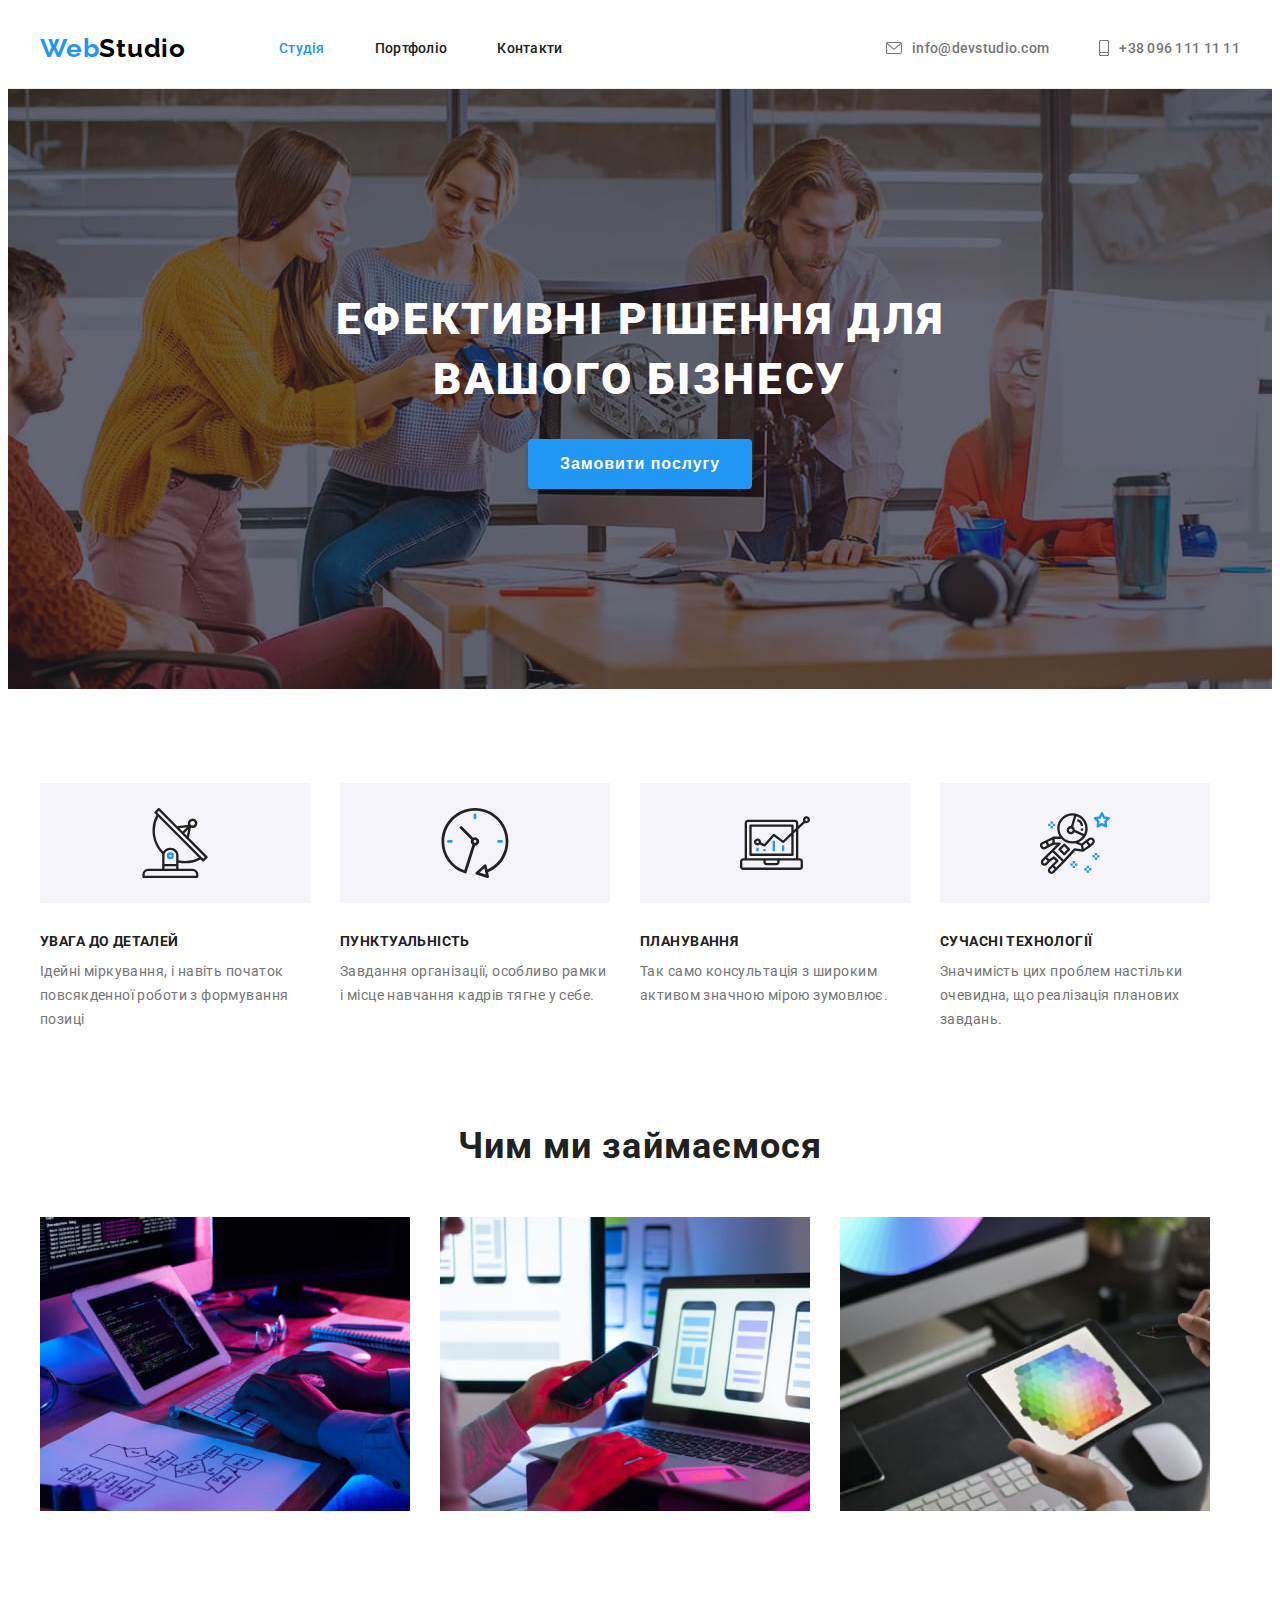
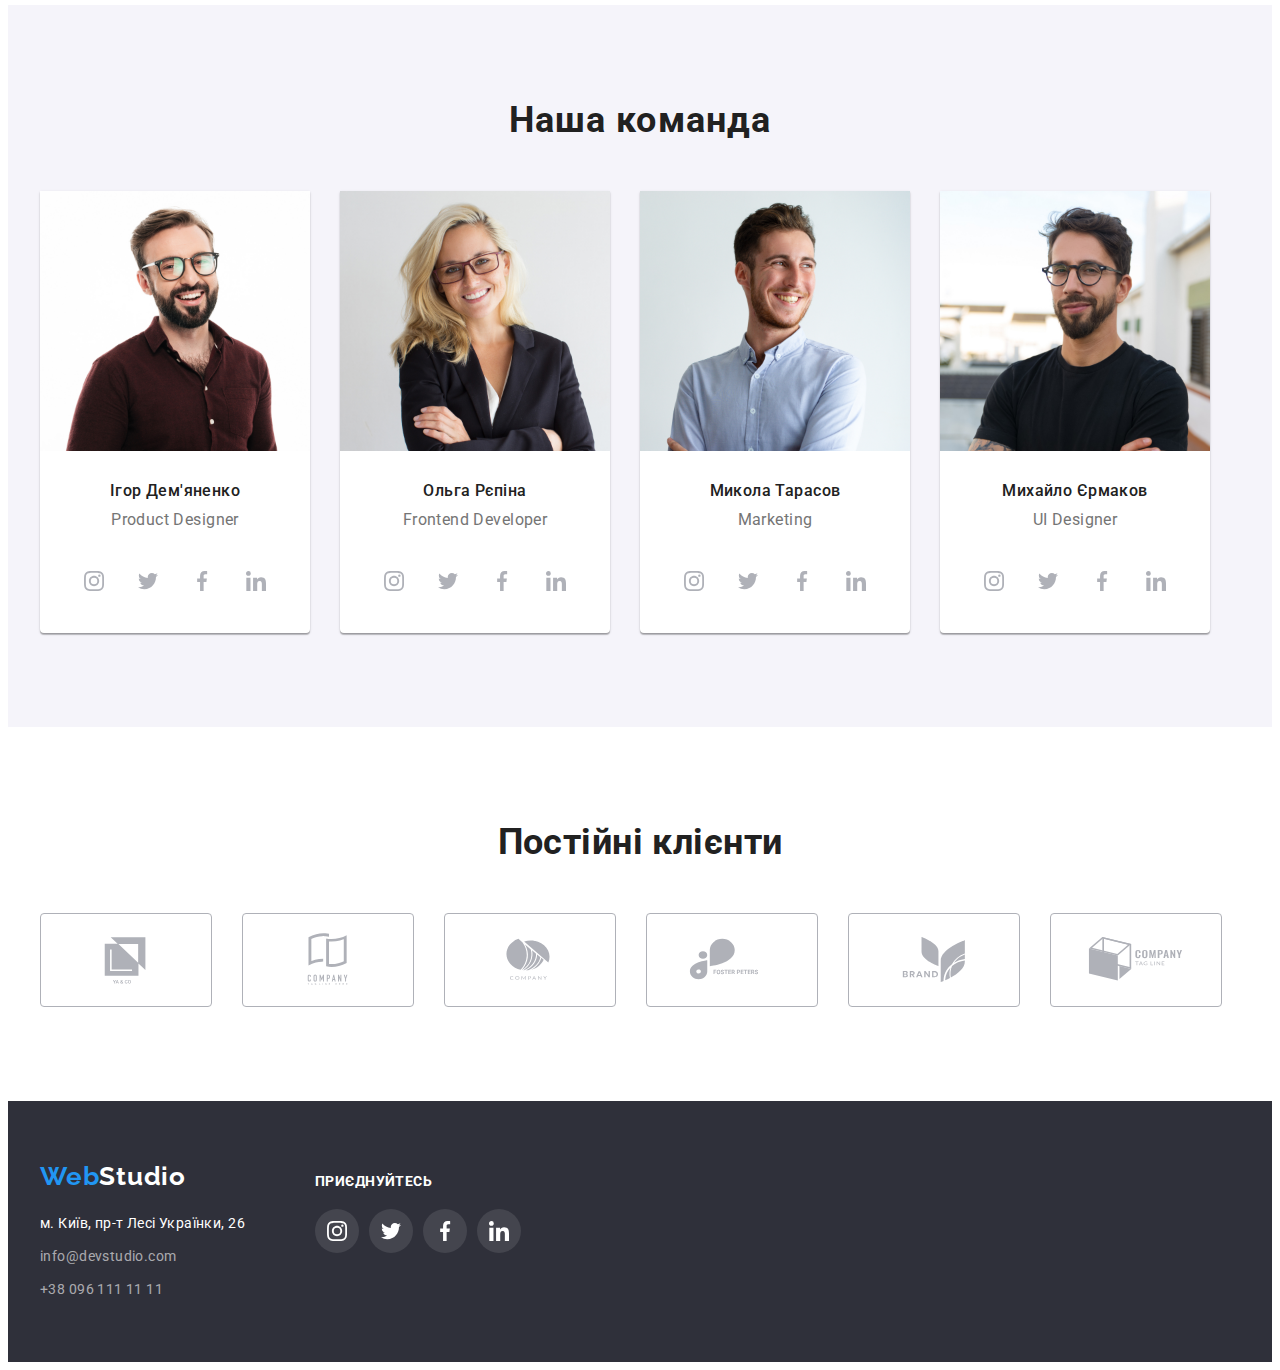
==== commit 181a9f1d: "add shadovs&hover porfolio + icon features" ====
--- a/index.html
+++ b/index.html
@@ -69,36 +69,43 @@
           <h2 class="visually-hidden">Переваги</h2>
           <ul class="features-list list">
             <li class="features-item">
-              <svg class="features-icon" width="270" height="120">
-                <use href="./imeges/icons.svg#antenna1"></use>
-              </svg>
+              <div class="features-bgn"
+                ><svg class="features-icon">
+                  <use href="./imeges/icons.svg#antenna1"></use></svg
+              ></div>
+
               <h3 class="features-title">Увага до деталей</h3>
               <p class="features-txt">
                 Ідейні міркування, і навіть початок повсякденної роботи з формування позиці
               </p>
             </li>
             <li class="features-item">
-              <svg class="features-icon" width="270" height="120">
-                <use href="./imeges/icons.svg#clock2"></use>
-              </svg>
+              <div class="features-bgn"
+                ><svg class="features-icon">
+                  <use href="./imeges/icons.svg#clock2"></use></svg
+              ></div>
               <h3 class="features-title">Пунктуальність</h3>
               <p class="features-txt">
                 Завдання організації, особливо рамки і місце навчання кадрів тягне у себе.
               </p>
             </li>
             <li class="features-item">
-              <svg class="features-icon" width="270" height="120">
-                <use href="./imeges/icons.svg#diagram3"></use>
-              </svg>
+              <div class="features-bgn">
+                <svg class="features-icon">
+                  <use href="./imeges/icons.svg#diagram3"></use></svg
+              ></div>
+
               <h3 class="features-title">Планування</h3>
               <p class="features-txt">
                 Так само консультація з широким активом значною мірою зумовлює.
               </p>
             </li>
             <li class="features-item">
-              <svg class="features-icon" width="270" height="120">
-                <use href="./imeges/icons.svg#astronaut4"></use>
-              </svg>
+              <div class="features-bgn">
+                <svg class="features-icon">
+                  <use href="./imeges/icons.svg#astronaut4"></use></svg
+              ></div>
+
               <h3 class="features-title">Сучасні технології</h3>
               <p class="features-txt">
                 Значимість цих проблем настільки очевидна, що реалізація планових завдань.
@@ -395,32 +402,32 @@
           <ul class="clients-list list">
             <li class="clients-item">
               <a class="clients-link" href=""
-                ><svg class="clients-icon" width="106" height="60">
+                ><svg class="clients-icon">
                   <use href="./imeges/icons.svg#logo1"></use></svg></a
             ></li>
             <li class="clients-item">
               <a class="clients-link" href=""
-                ><svg class="clients-icon" width="106" height="60">
+                ><svg class="clients-icon">
                   <use href="./imeges/icons.svg#logo2"></use></svg></a
             ></li>
             <li class="clients-item">
               <a class="clients-link" href=""
-                ><svg class="clients-icon" width="106" height="60">
+                ><svg class="clients-icon">
                   <use href="./imeges/icons.svg#logo3"></use></svg></a
             ></li>
             <li class="clients-item">
               <a class="clients-link" href=""
-                ><svg class="clients-icon" width="106" height="60">
+                ><svg class="clients-icon">
                   <use href="./imeges/icons.svg#logo4"></use></svg></a
             ></li>
             <li class="clients-item">
               <a class="clients-link" href=""
-                ><svg class="clients-icon" width="106" height="60">
+                ><svg class="clients-icon">
                   <use href="./imeges/icons.svg#logo5"></use></svg></a
             ></li>
             <li class="clients-item">
               <a class="clients-link" href=""
-                ><svg class="clients-icon" width="106" height="60">
+                ><svg class="clients-icon">
                   <use href="./imeges/icons.svg#logo6"></use></svg></a
             ></li>
           </ul>
--- a/css/styles.css
+++ b/css/styles.css
@@ -205,15 +205,21 @@
 
 .features-item {
   width: 270px;
+
+  display: block;
+}
+.features-bgn {
+  width: 270px;
+  height: 120px;
+  background-color: var(--secondary-bgn);
+  display: flex;
+  align-items: center;
+  justify-content: center;
+  margin-bottom: 30px;
 }
 .features-icon {
-  display: block;
-  padding-top: 25px;
-  padding-bottom: 25px;
-  padding-left: 100px;
-  padding-right: 100px;
-  background-color: var(--secondary-bgn);
-  margin-bottom: 30px;
+  width: 70px;
+  height: 70px;
 }
 .features-title {
   font-weight: 700;
@@ -347,6 +353,8 @@
   border-radius: 4px;
 }
 .clients-icon {
+  width: 106px;
+  height: 60px;
   fill: rgba(175, 177, 184, 1);
 }
 .clients-link:hover,
@@ -433,9 +441,7 @@
   justify-content: center;
   gap: 8px;
 }
-/* .filter-btns :not(:last-child) {
-  margin-right: 8px;
-} */
+
 .filter-btn {
   cursor: pointer;
   font-weight: 500;
@@ -453,6 +459,8 @@
 .filter-btn:focus {
   color: var(--accent-font-color);
   background-color: var(--accent-color);
+  box-shadow: 0px 3px 1px rgba(0, 0, 0, 0.1), 0px 1px 2px rgba(0, 0, 0, 0.08),
+    0px 2px 2px rgba(0, 0, 0, 0.12);
 }
 .project-list {
   padding-left: 0px;
@@ -462,10 +470,15 @@
   flex-wrap: wrap;
   gap: 30px;
 }
+
 .project-item {
   width: 370px;
 }
-
+.project-item:hover {
+  border: 1px solid #eeeeee;
+  box-shadow: 0px 1px 1px rgba(0, 0, 0, 0.12), 0px 4px 4px rgba(0, 0, 0, 0.06),
+    1px 4px 6px rgba(0, 0, 0, 0.16);
+}
 .project-img {
   display: block;
   max-width: 100%;
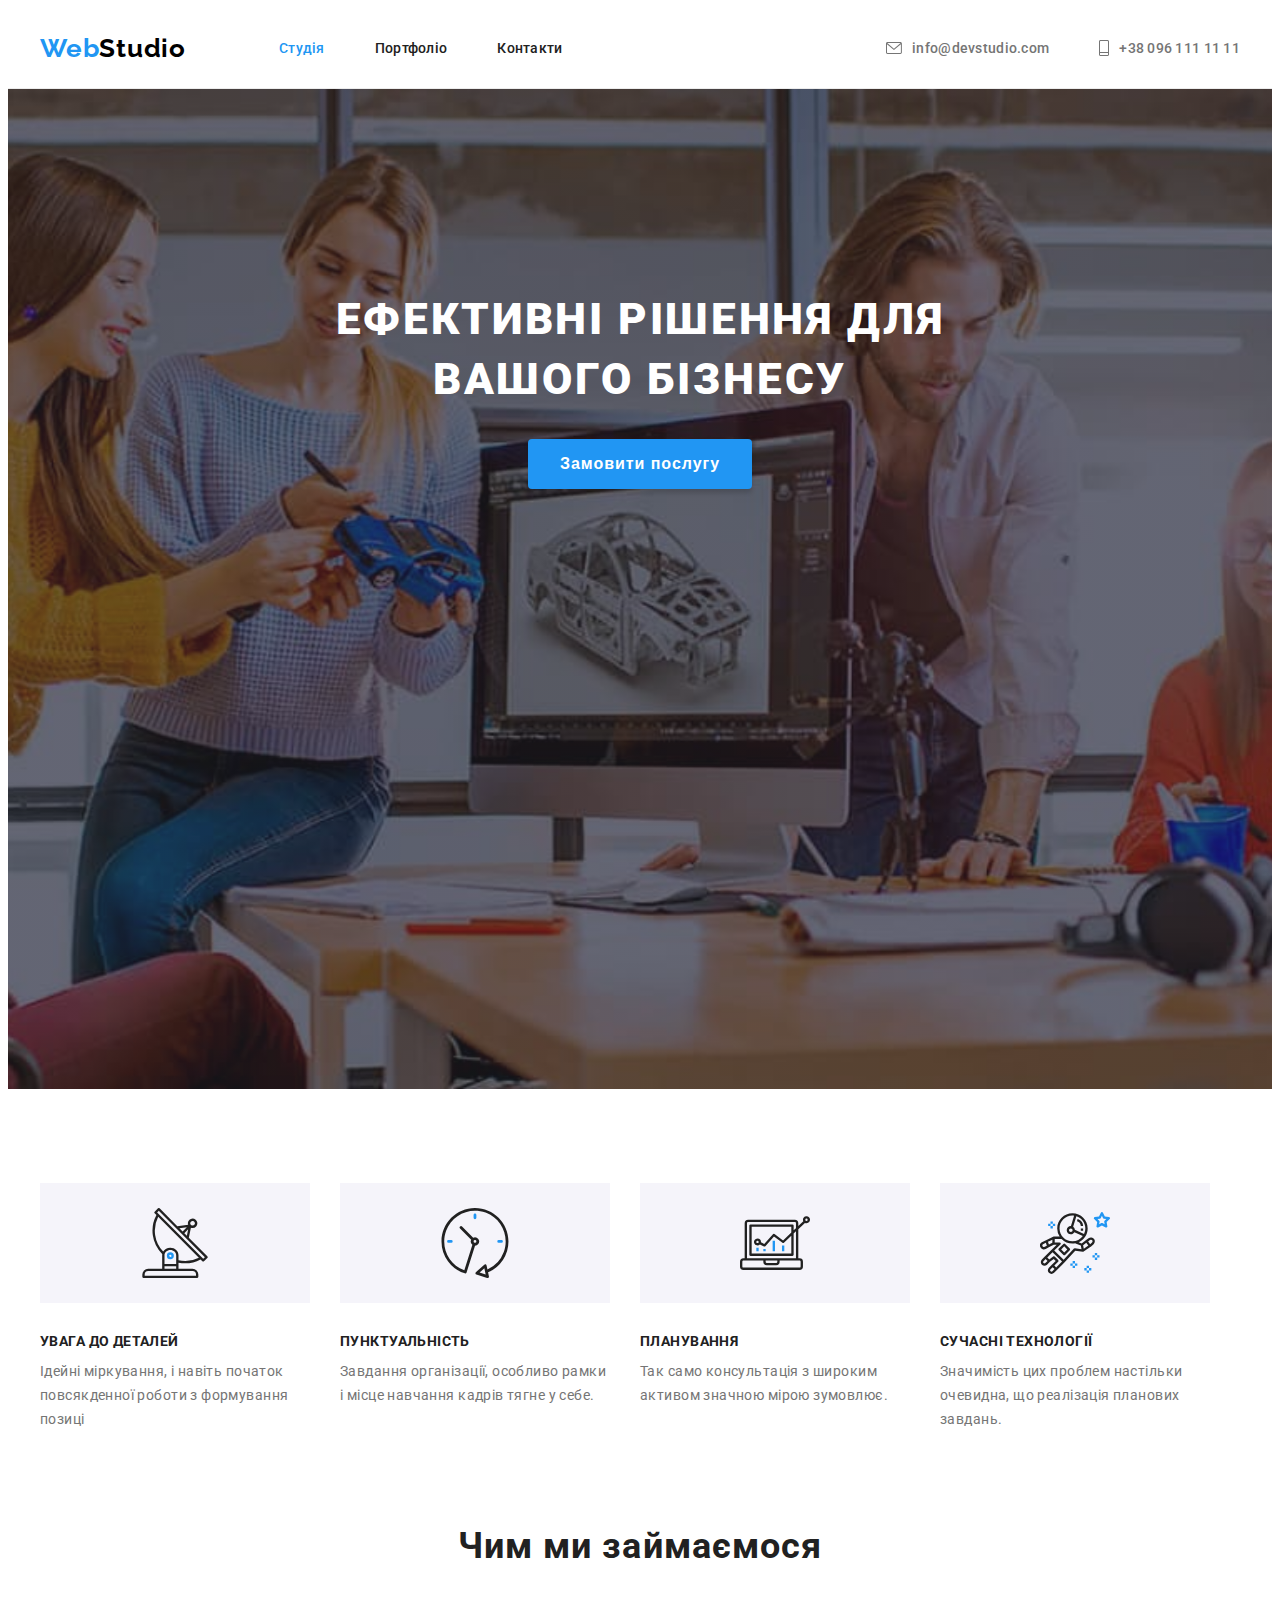
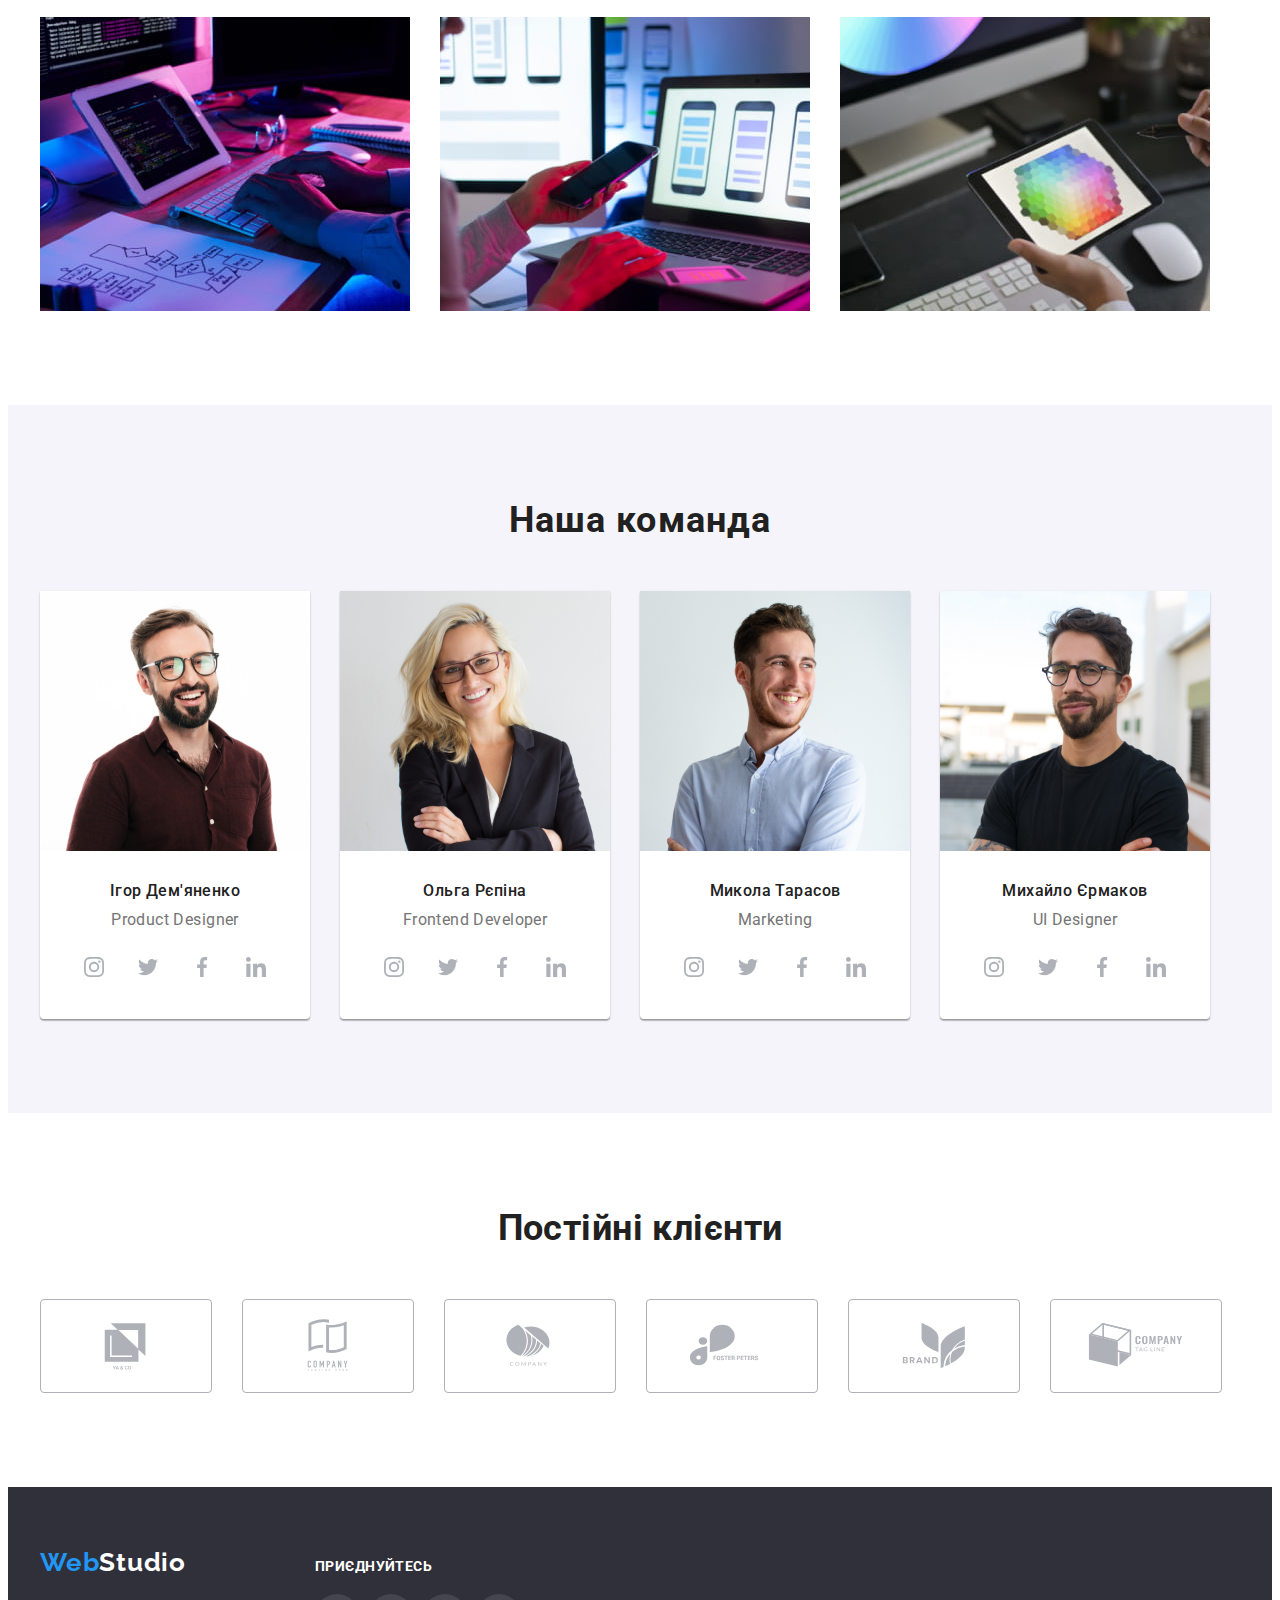
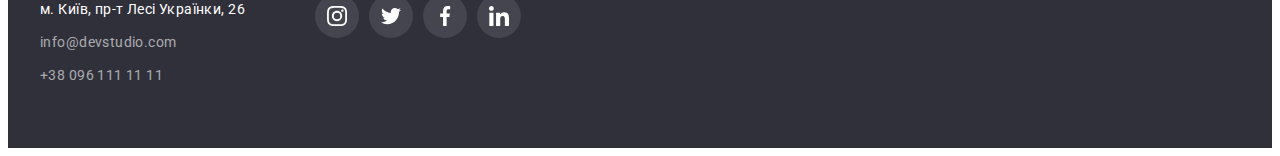
==== commit f0bef34d: "remoove defect" ====
--- a/index.html
+++ b/index.html
@@ -165,53 +165,53 @@
               />
               <div class="team-discription">
                 <h3 class="team-mate">Ігор Дем'яненко</h3>
-                <p class="team-position">Product Designer</p></div
-              ><ul class="socials list">
-                <li class="socials-item">
-                  <a
-                    class="socials-link link"
-                    href="https://www.instagram.com"
-                    target="_blank"
-                    rel="noopener noreferrer"
-                    aria-label="instagram"
-                  >
-                    <svg class="socials-icon" width="20" height="20">
-                      <use href="./imeges/icons.svg#instagram1"></use></svg></a
-                ></li>
-                <li class="socials-item">
-                  <a
-                    class="socials-link link"
-                    href="https://twitter.com"
-                    target="_blank"
-                    rel="noopener noreferrer"
-                    aria-label="twitter"
-                  >
-                    <svg class="socials-icon" width="20" height="20">
-                      <use href="./imeges/icons.svg#twitter2"></use></svg></a
-                ></li>
-                <li class="socials-item">
-                  <a
-                    class="socials-link link"
-                    href="https://m.facebook.com"
-                    target="_blank"
-                    rel="noopener noreferrer"
-                    aria-label="facebook"
-                  >
-                    <svg class="socials-icon" width="20" height="20">
-                      <use href="./imeges/icons.svg#facebook3"></use></svg></a
-                ></li>
-                <li class="socials-item">
-                  <a
-                    class="socials-link link"
-                    href="https://ua.linkedin.com"
-                    target="_blank"
-                    rel="noopener noreferrer"
-                    aria-label="linkedin"
-                  >
-                    <svg class="socials-icon" width="20" height="20">
-                      <use href="./imeges/icons.svg#linkedin4"></use></svg></a
-                ></li>
-              </ul>
+                <p class="team-position">Product Designer</p>
+                <ul class="socials list">
+                  <li class="socials-item">
+                    <a
+                      class="socials-link link"
+                      href="https://www.instagram.com"
+                      target="_blank"
+                      rel="noopener noreferrer"
+                      aria-label="instagram"
+                    >
+                      <svg class="socials-icon" width="20" height="20">
+                        <use href="./imeges/icons.svg#instagram1"></use></svg></a
+                  ></li>
+                  <li class="socials-item">
+                    <a
+                      class="socials-link link"
+                      href="https://twitter.com"
+                      target="_blank"
+                      rel="noopener noreferrer"
+                      aria-label="twitter"
+                    >
+                      <svg class="socials-icon" width="20" height="20">
+                        <use href="./imeges/icons.svg#twitter2"></use></svg></a
+                  ></li>
+                  <li class="socials-item">
+                    <a
+                      class="socials-link link"
+                      href="https://m.facebook.com"
+                      target="_blank"
+                      rel="noopener noreferrer"
+                      aria-label="facebook"
+                    >
+                      <svg class="socials-icon" width="20" height="20">
+                        <use href="./imeges/icons.svg#facebook3"></use></svg></a
+                  ></li>
+                  <li class="socials-item">
+                    <a
+                      class="socials-link link"
+                      href="https://ua.linkedin.com"
+                      target="_blank"
+                      rel="noopener noreferrer"
+                      aria-label="linkedin"
+                    >
+                      <svg class="socials-icon" width="20" height="20">
+                        <use href="./imeges/icons.svg#linkedin4"></use></svg></a
+                  ></li> </ul
+              ></div>
             </li>
             <li class="team-item">
               <!--------------------team card 2--------------------->
@@ -224,53 +224,53 @@
               />
               <div class="team-discription">
                 <h3 class="team-mate">Ольга Рєпіна</h3>
-                <p class="team-position">Frontend Developer</p> </div
-              ><ul class="socials list">
-                <li class="socials-item">
-                  <a
-                    class="socials-link link"
-                    href="https://www.instagram.com"
-                    target="_blank"
-                    rel="noopener noreferrer"
-                    aria-label="instagram"
-                  >
-                    <svg class="socials-icon" width="20" height="20">
-                      <use href="./imeges/icons.svg#instagram1"></use></svg></a
-                ></li>
-                <li class="socials-item">
-                  <a
-                    class="socials-link link"
-                    href="https://twitter.com"
-                    target="_blank"
-                    rel="noopener noreferrer"
-                    aria-label="twitter"
-                  >
-                    <svg class="socials-icon" width="20" height="20">
-                      <use href="./imeges/icons.svg#twitter2"></use></svg></a
-                ></li>
-                <li class="socials-item">
-                  <a
-                    class="socials-link link"
-                    href="https://m.facebook.com"
-                    target="_blank"
-                    rel="noopener noreferrer"
-                    aria-label="facebook"
-                  >
-                    <svg class="socials-icon" width="20" height="20">
-                      <use href="./imeges/icons.svg#facebook3"></use></svg></a
-                ></li>
-                <li class="socials-item">
-                  <a
-                    class="socials-link link"
-                    href="https://ua.linkedin.com"
-                    target="_blank"
-                    rel="noopener noreferrer"
-                    aria-label="linkedin"
-                  >
-                    <svg class="socials-icon" width="20" height="20">
-                      <use href="./imeges/icons.svg#linkedin4"></use></svg></a
-                ></li>
-              </ul>
+                <p class="team-position">Frontend Developer</p>
+                <ul class="socials list">
+                  <li class="socials-item">
+                    <a
+                      class="socials-link link"
+                      href="https://www.instagram.com"
+                      target="_blank"
+                      rel="noopener noreferrer"
+                      aria-label="instagram"
+                    >
+                      <svg class="socials-icon" width="20" height="20">
+                        <use href="./imeges/icons.svg#instagram1"></use></svg></a
+                  ></li>
+                  <li class="socials-item">
+                    <a
+                      class="socials-link link"
+                      href="https://twitter.com"
+                      target="_blank"
+                      rel="noopener noreferrer"
+                      aria-label="twitter"
+                    >
+                      <svg class="socials-icon" width="20" height="20">
+                        <use href="./imeges/icons.svg#twitter2"></use></svg></a
+                  ></li>
+                  <li class="socials-item">
+                    <a
+                      class="socials-link link"
+                      href="https://m.facebook.com"
+                      target="_blank"
+                      rel="noopener noreferrer"
+                      aria-label="facebook"
+                    >
+                      <svg class="socials-icon" width="20" height="20">
+                        <use href="./imeges/icons.svg#facebook3"></use></svg></a
+                  ></li>
+                  <li class="socials-item">
+                    <a
+                      class="socials-link link"
+                      href="https://ua.linkedin.com"
+                      target="_blank"
+                      rel="noopener noreferrer"
+                      aria-label="linkedin"
+                    >
+                      <svg class="socials-icon" width="20" height="20">
+                        <use href="./imeges/icons.svg#linkedin4"></use></svg></a
+                  ></li> </ul
+              ></div>
             </li>
             <li class="team-item">
               <!--------------------team card 3---------------->
@@ -284,53 +284,53 @@
               <div class="team-discription">
                 <h3 class="team-mate">Микола Тарасов</h3>
                 <p class="team-position">Marketing</p>
+                <ul class="socials list">
+                  <li class="socials-item">
+                    <a
+                      class="socials-link link"
+                      href="https://www.instagram.com"
+                      target="_blank"
+                      rel="noopener noreferrer"
+                      aria-label="instagram"
+                    >
+                      <svg class="socials-icon" width="20" height="20">
+                        <use href="./imeges/icons.svg#instagram1"></use></svg></a
+                  ></li>
+                  <li class="socials-item">
+                    <a
+                      class="socials-link link"
+                      href="https://twitter.com"
+                      target="_blank"
+                      rel="noopener noreferrer"
+                      aria-label="twitter"
+                    >
+                      <svg class="socials-icon" width="20" height="20">
+                        <use href="./imeges/icons.svg#twitter2"></use></svg></a
+                  ></li>
+                  <li class="socials-item">
+                    <a
+                      class="socials-link link"
+                      href="https://m.facebook.com"
+                      target="_blank"
+                      rel="noopener noreferrer"
+                      aria-label="facebook"
+                    >
+                      <svg class="socials-icon" width="20" height="20">
+                        <use href="./imeges/icons.svg#facebook3"></use></svg></a
+                  ></li>
+                  <li class="socials-item">
+                    <a
+                      class="socials-link link"
+                      href="https://ua.linkedin.com"
+                      target="_blank"
+                      rel="noopener noreferrer"
+                      aria-label="linkedin"
+                    >
+                      <svg class="socials-icon" width="20" height="20">
+                        <use href="./imeges/icons.svg#linkedin4"></use></svg></a
+                  ></li>
+                </ul>
               </div>
-              <ul class="socials list">
-                <li class="socials-item">
-                  <a
-                    class="socials-link link"
-                    href="https://www.instagram.com"
-                    target="_blank"
-                    rel="noopener noreferrer"
-                    aria-label="instagram"
-                  >
-                    <svg class="socials-icon" width="20" height="20">
-                      <use href="./imeges/icons.svg#instagram1"></use></svg></a
-                ></li>
-                <li class="socials-item">
-                  <a
-                    class="socials-link link"
-                    href="https://twitter.com"
-                    target="_blank"
-                    rel="noopener noreferrer"
-                    aria-label="twitter"
-                  >
-                    <svg class="socials-icon" width="20" height="20">
-                      <use href="./imeges/icons.svg#twitter2"></use></svg></a
-                ></li>
-                <li class="socials-item">
-                  <a
-                    class="socials-link link"
-                    href="https://m.facebook.com"
-                    target="_blank"
-                    rel="noopener noreferrer"
-                    aria-label="facebook"
-                  >
-                    <svg class="socials-icon" width="20" height="20">
-                      <use href="./imeges/icons.svg#facebook3"></use></svg></a
-                ></li>
-                <li class="socials-item">
-                  <a
-                    class="socials-link link"
-                    href="https://ua.linkedin.com"
-                    target="_blank"
-                    rel="noopener noreferrer"
-                    aria-label="linkedin"
-                  >
-                    <svg class="socials-icon" width="20" height="20">
-                      <use href="./imeges/icons.svg#linkedin4"></use></svg></a
-                ></li>
-              </ul>
             </li>
             <li class="team-item">
               <!-----------------------team card 4----------------->
@@ -344,53 +344,53 @@
               <div class="team-discription">
                 <h3 class="team-mate">Михайло Єрмаков</h3>
                 <p class="team-position">UI Designer</p>
+                <ul class="socials list">
+                  <li class="socials-item">
+                    <a
+                      class="socials-link link"
+                      href="https://www.instagram.com"
+                      target="_blank"
+                      rel="noopener noreferrer"
+                      aria-label="instagram"
+                    >
+                      <svg class="socials-icon" width="20" height="20">
+                        <use href="./imeges/icons.svg#instagram1"></use></svg></a
+                  ></li>
+                  <li class="socials-item">
+                    <a
+                      class="socials-link link"
+                      href="https://twitter.com"
+                      target="_blank"
+                      rel="noopener noreferrer"
+                      aria-label="twitter"
+                    >
+                      <svg class="socials-icon" width="20" height="20">
+                        <use href="./imeges/icons.svg#twitter2"></use></svg></a
+                  ></li>
+                  <li class="socials-item">
+                    <a
+                      class="socials-link link"
+                      href="https://m.facebook.com"
+                      target="_blank"
+                      rel="noopener noreferrer"
+                      aria-label="facebook"
+                    >
+                      <svg class="socials-icon" width="20" height="20">
+                        <use href="./imeges/icons.svg#facebook3"></use></svg></a
+                  ></li>
+                  <li class="socials-item">
+                    <a
+                      class="socials-link link"
+                      href="https://ua.linkedin.com"
+                      target="_blank"
+                      rel="noopener noreferrer"
+                      aria-label="linkedin"
+                    >
+                      <svg class="socials-icon" width="20" height="20">
+                        <use href="./imeges/icons.svg#linkedin4"></use></svg></a
+                  ></li>
+                </ul>
               </div>
-              <ul class="socials list">
-                <li class="socials-item">
-                  <a
-                    class="socials-link link"
-                    href="https://www.instagram.com"
-                    target="_blank"
-                    rel="noopener noreferrer"
-                    aria-label="instagram"
-                  >
-                    <svg class="socials-icon" width="20" height="20">
-                      <use href="./imeges/icons.svg#instagram1"></use></svg></a
-                ></li>
-                <li class="socials-item">
-                  <a
-                    class="socials-link link"
-                    href="https://twitter.com"
-                    target="_blank"
-                    rel="noopener noreferrer"
-                    aria-label="twitter"
-                  >
-                    <svg class="socials-icon" width="20" height="20">
-                      <use href="./imeges/icons.svg#twitter2"></use></svg></a
-                ></li>
-                <li class="socials-item">
-                  <a
-                    class="socials-link link"
-                    href="https://m.facebook.com"
-                    target="_blank"
-                    rel="noopener noreferrer"
-                    aria-label="facebook"
-                  >
-                    <svg class="socials-icon" width="20" height="20">
-                      <use href="./imeges/icons.svg#facebook3"></use></svg></a
-                ></li>
-                <li class="socials-item">
-                  <a
-                    class="socials-link link"
-                    href="https://ua.linkedin.com"
-                    target="_blank"
-                    rel="noopener noreferrer"
-                    aria-label="linkedin"
-                  >
-                    <svg class="socials-icon" width="20" height="20">
-                      <use href="./imeges/icons.svg#linkedin4"></use></svg></a
-                ></li>
-              </ul>
             </li>
           </ul>
         </div>
--- a/css/styles.css
+++ b/css/styles.css
@@ -8,6 +8,7 @@
   --main-font-color: #757575;
   --secondary-font-color: #212121;
   --accent-font-color: #ffffff;
+  --icon-color: rgb(175, 177, 184);
 }
 h1,
 h2,
@@ -132,16 +133,13 @@
   color: var(--accent-color);
 }
 .contacts-icon {
-  fill: var(--main-font-color);
-}
-.contacts-link:hover .contacts-icon,
-.contacts-link:focus .contacts-icon {
-  fill: var(--accent-color);
+  fill: currentColor;
 }
 
 /*--------------- hero---------------------- */
 .hero {
   max-width: 1600px;
+  height: 600px;
   background: var(--aсcent-bgn);
   text-align: center;
   padding: 200px 0px;
@@ -280,13 +278,12 @@
   box-shadow: 0px 1px 3px rgba(0, 0, 0, 0.12), 0px 1px 1px rgba(0, 0, 0, 0.14),
     0px 2px 1px rgba(0, 0, 0, 0.2);
   border-radius: 0px 0px 4px 4px;
-  margin-right: 0px;
-  padding-bottom: 30px;
 }
 
 .team-discription {
   text-align: center;
   padding-top: 30px;
+  padding-bottom: 30px;
 }
 .team-mate,
 .team-position {
@@ -301,8 +298,7 @@
   margin-right: 0px;
 }
 .team-position {
-  margin-top: 0px;
-  margin-bottom: 30px;
+  margin-bottom: 16px;
 }
 .socials {
   display: flex;
@@ -317,18 +313,17 @@
   align-items: center;
   justify-content: center;
   border-radius: 50%;
+  color: var(--icon-color);
 }
 .socials-icon {
-  fill: rgba(175, 177, 184, 1);
+  fill: currentColor;
 }
 .socials-link:hover,
 .socials-link:focus {
   background-color: var(--accent-color);
-}
-.socials-link:hover .socials-icon,
-.socials-link:focus .socials-icon {
-  fill: var(--accent-font-color);
-}
+  color: var(--accent-font-color);
+}
+
 /* ----------------------clients------------------------------ */
 .clients-title {
   font-weight: 700;
@@ -351,20 +346,19 @@
   justify-content: center;
   border: 1px solid #afb1b8;
   border-radius: 4px;
+  color: var(--icon-color);
 }
 .clients-icon {
   width: 106px;
   height: 60px;
-  fill: rgba(175, 177, 184, 1);
+  fill: currentColor;
 }
 .clients-link:hover,
 .clients-link:focus {
   border: 1px solid var(--accent-color);
-}
-.clients-link:hover .clients-icon,
-.clients-link:focus .clients-icon {
-  fill: var(--accent-color);
-}
+  color: var(--accent-color);
+}
+
 /* ------------------------footer--------------------------- */
 .footer {
   background: var(--aсcent-bgn);
@@ -373,7 +367,7 @@
 }
 .flex {
   display: flex;
-  gap: 70px;
+  align-items: baseline;
 }
 .logo-deko-white {
   color: var(--accent-font-color);
@@ -408,6 +402,9 @@
 .tel-link:focus {
   color: var(--accent-color);
 }
+.join {
+  margin-left: 70px;
+}
 .join-title {
   font-weight: 700;
   font-size: 14px;
@@ -416,10 +413,10 @@
   text-transform: uppercase;
   color: var(--accent-font-color);
 
-  margin-top: 12px;
-}
+  margin-bottom: 20px;
+}
+
 .join .socials-link {
-  margin-top: 20px;
   background-color: rgba(255, 255, 255, 0.1);
 }
 .join .socials-link:hover,
@@ -462,6 +459,10 @@
   box-shadow: 0px 3px 1px rgba(0, 0, 0, 0.1), 0px 1px 2px rgba(0, 0, 0, 0.08),
     0px 2px 2px rgba(0, 0, 0, 0.12);
 }
+.project-link {
+  display: block;
+  border: 1px solid #eeeeee;
+}
 .project-list {
   padding-left: 0px;
   margin-top: 50px;
@@ -474,22 +475,17 @@
 .project-item {
   width: 370px;
 }
-.project-item:hover {
-  border: 1px solid #eeeeee;
+.project-link:hover,
+.project-link:focus {
   box-shadow: 0px 1px 1px rgba(0, 0, 0, 0.12), 0px 4px 4px rgba(0, 0, 0, 0.06),
     1px 4px 6px rgba(0, 0, 0, 0.16);
 }
-.project-img {
-  display: block;
-  max-width: 100%;
-  height: auto;
-}
+
 .project-discripnion {
   padding-top: 20px;
   padding-bottom: 20px;
   padding-left: 24px;
   padding-right: 24px;
-  border: 1px solid #eeeeee;
 }
 .project-title {
   font-weight: 700;
